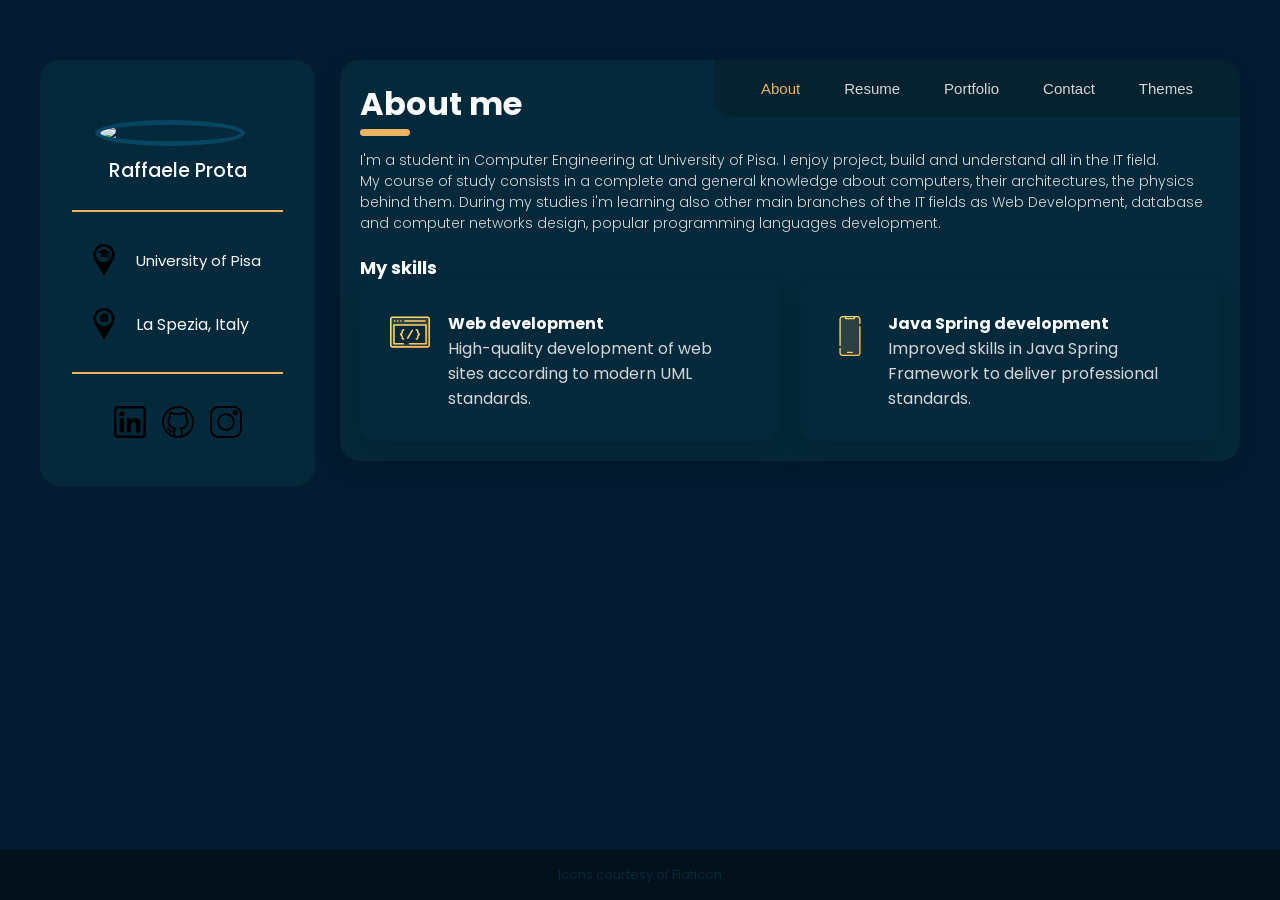
==== index.html @ c520336e "Comment out contact section and badge code" ====
<!DOCTYPE html>
<html lang="en" data-theme="dark">

<head>
  <meta charset="UTF-8">
  <meta name="viewport" content="width=device-width, initial-scale=1.0">
  <title>Personal Portfolio</title>
  <link rel="shortcut icon" href="./icons/favicon.png" type="image/x-icon">
  <script src="./js/script.js"></script>
  <link rel="stylesheet" href="./css/style.css">
  <link rel="preconnect" href="https://fonts.googleapis.com">
  <link rel="preconnect" href="https://fonts.gstatic.com" crossorigin>
  <link href="https://fonts.googleapis.com/css2?family=Poppins:wght@300;400;500;600&display=swap" rel="stylesheet">
  <link href="https://fonts.googleapis.com/icon?family=Material+Icons" rel="stylesheet">
</head>

<body>
  <div id="obscure"><p>If you are on a mobile device use it in landscape mode.</p></div>
  <main>

    <!-- SIDEBAR -->
    <div class="sidebar">
      <div class="profile-pic">
        <img src="./img/Untitled design.png" width="100%">
      </div>
      <h1 class="name">Raffaele Prota</h1>
      <hr class="h-line">
      <div class="sidebar-info-elem info-elem">
        <div class="sidebar-info-icon">
          <img src="./icons/school.svg">
        </div>
        <div class="sidebar-info-content">
          <a href="https://www.unipi.it/" style="font-size: 15px;">University of Pisa</a>
        </div>
      </div>
      <div class="sidebar-info-elem info-elem">
        <div class="sidebar-info-icon">
          <img src="./icons/Mediamodifier-Design.svg">
        </div>
        <div class="sidebar-info-content">
          La Spezia, Italy
        </div>
      </div>
      <hr class="h-line">
      
      <!-- SOCIAL -->
      <div class="sidebar-info-elem social">
        <a href="https://www.linkedin.com/in/raffaele-prota"><img src="./icons/linkedin.svg" alt="linkedin link"></a>
        <a href="https://github.com/raffa-p"><img src="./icons/github.svg" alt="github link"></a>
        <a href="https://www.instagram.com/raffaele_p2/"><img src="./icons/instagram.svg" alt="instagram link"></a>
      </div>
    </div>




    <div class="content">

      <!-- TOP BAR -->
      <nav class="top-bar">
        <ul class="top-bar-list">
          <li class="top-bar-item">
            <button class="top-bar-link  active" data-nav-link>About</button>
          </li>
          <li class="top-bar-item">
            <button class="top-bar-link" data-nav-link>Resume</button>
          </li>
          <li class="top-bar-item">
            <button class="top-bar-link" data-nav-link>Portfolio</button>
          </li>
          <li class="top-bar-item">
            <button class="top-bar-link" data-nav-link>Contact</button>
          </li>
          <li class="top-bar-item">
            <button class="top-bar-link" data-nav-theme>Themes</button>
          </li>
        </ul>
      </nav>





      <!-- ABOUT -->
      <article class="about  active" data-page="about">
        <header>
          <h2 class="article-title">About me</h2>
        </header>

        <hr class="separator-main">

        <section class="about-content">
          <p>
            I'm a student in Computer Engineering at University of Pisa.
            I enjoy project, build and understand all in the IT field.
          </p>
          <p>
            My course of study consists in a complete and general knowledge about computers, their architectures, the physics behind them.
            During my studies i'm learning also other main branches of the IT fields as Web Development, database and computer networks design, popular programming languages development.
          </p>
        </section>

        <section class="skills">

          <h3>My skills</h3>

          <ul class="skills-list">
            <li class="skills-item">
              <div class="skills-icon-box">
                <img src="./img/icon-dev.svg" alt="Web development icon" width="40">
              </div>
              <div class="skills-content-box">
                <h4 class="skills-item-title">Web development</h4>
                <p class="skills-item-text">
                  High-quality development of web sites according to modern UML standards.
                </p>
              </div>
            </li>

            <li class="skills-item">
              <div class="skills-icon-box">
                <img src="./img/icon-app.svg" alt="mobile app icon" width="40">
              </div>
              <div class="skills-content-box">
                <h4 class="skills-item-title">Java Spring development</h4>
                <p class="skills-item-text">
                  Improved skills in Java Spring Framework to deliver professional standards.
                </p>
              </div>
            </li>
          </ul>

        </section>
      </article>



      <!-- RESUME -->
      <article class="resume" data-page="resume">
        <header>
          <h2 class="article-title">Resume</h2>
        </header>

        <hr class="separator-main">

        <section class="timeline">

          <h3>Education</h3>

          <ol class="timeline-list">
            <li class="timeline-item">
              <h4 class="timeline-item-title">Computer Engineering School, University of Pisa</h4>
              <span>2021 — on going</span>
              <p class="timeline-text">
                Bachelor degree in Computer Engineering in progress.
              </p>
            </li>
            
            <li class="timeline-item">
              <h4 class="timeline-item-title">Istituto di Istruzione Superiore "G. Capellini - N. Sauro" La Spezia</h4>
              <span>2016 — 2021</span>
              <p class="timeline-text">
                High school leaving qualification in scientific studies. Top grade.
              </p>
            </li>
          </ol>
        </section>

      </article>





      <!-- PORTFOLIO -->
      <article class="portfolio" data-page="portfolio">

        <header>
          <h2 class="article-title">Portfolio</h2>
        </header>

        <hr class="separator-main">

        <section class="projects">

          <ul class="project-list">

            <li class="project-item  active" data-filter-item data-category="swift development">
              <a href="https://github.com/raffa-p/Cinemax.git">
                <figure class="project-img">
                  <img src="./img/CINEMAX_icon.png" alt="orizon" loading="lazy">
                </figure>
              </a>
              <a href="https://github.com/raffa-p/Cinemax.git">
                <h3 class="project-title">CINEMAX</h3>
                <p class="project-category">Swift development</p>
              </a>
            </li>
            
            <li class="project-item  active" data-filter-item data-category="java development">
              <a href="https://github.com/raffa-p/MoneyMind.git">
                <figure class="project-img">
                  <img src="./img/moneymind.png" alt="orizon" loading="lazy">
                </figure>
              </a>
              <a href="https://github.com/raffa-p/MoneyMind.git">
                <h3 class="project-title">MoneyMind</h3>
                <p class="project-category">Java development</p>
              </a>
            </li>

            
            <li class="project-item  active" data-filter-item data-category="web development">
              <a href="https://github.com/raffa-p/gymplus.git">
                <figure class="project-img">
                  <img src="./img/gymplus.jpeg" alt="orizon" loading="lazy">
                </figure>
              </a>
              <a href="https://github.com/raffa-p/gymplus.git">
                <h3 class="project-title">Gymplus</h3>
                <p class="project-category">Web development</p>
              </a>
            </li>

            <li class="project-item  active" data-filter-item data-category="web development">
              <a href="https://github.com/raffa-p/Laureandosi2.git">
                <figure class="project-img">
                  <img src="./img/Laureandosi.jpeg" alt="Laureandosi2" loading="lazy">
                </figure>
              </a>
              <a href="https://github.com/raffa-p/Laureandosi2.git">
                <h3 class="project-title">Laureandosi2</h3>
                <p class="project-category">Web development</p>
              </a>
            </li>

            <li class="project-item  active" data-filter-item data-category="web design">
              <a href="https://github.com/raffa-p/SmartBuildings.git">
                <figure class="project-img">
                  <img src="./img/SmartBuildings.png" alt="fundo" loading="lazy">
                </figure>
              </a>
              <a href="https://github.com/raffa-p/SmartBuildings.git">
                <h3 class="project-title">SmartBuildings</h3>
                <p class="project-category">Database design</p>
              </a>
            </li>

            <li class="project-item  active" data-filter-item data-category="web design">
              <a href="https://github.com/raffa-p/Innovatec-s.p.a..git">
                <figure class="project-img">
                  <img src="./img/Innovatec.png" alt="fundo" loading="lazy">
                </figure>
              </a>
              <a href="https://github.com/raffa-p/Innovatec-s.p.a..git">
                <h3 class="project-title">Innovatec S.p.a.</h3>
                <p class="project-category">Business research</p>
              </a>
            </li>

          </ul>

        </section>

      </article>


      <!-- CONTACT 
      <article class="contact" data-page="contact">

        <header>
          <h2 class="article-title">Contact</h2>
        </header>

        <hr class="separator-main">

        <section class="form">

          <form action="#" class="form" data-form>
            <div class="input-wrapper">
              <input type="text" name="fullname" class="form-input" placeholder="Full name" required data-form-input>
              <input type="email" name="email" class="form-input" placeholder="Email address" required data-form-input>
            </div>

            <textarea name="message" class="form-input" placeholder="Your Message" required data-form-input></textarea>

            <div id="response-container"><span id="message-response"></span></div>
            <button class="form-btn" id="submit-btn" type="submit" disabled data-form-btn>
              <span>Send Message</span>
            </button>
          </form>

        </section>

      </article>
      -->
    </div>

    <div class="footer">
        <a href="https://www.flaticon.com/free-icons/development" title="development icons">Icons courtesy of Flaticon</a>
        
        <!-- <hr> -->

        <!-- Badge Code
          <div class="col-xs-12 mt20" id="bg"><div style="margin:0px auto;width:133px;background:#443c94;text-align:left;display:flex;border-radius:5px"><span style="padding:7px;display:inline-block;border-right:1px solid #746dba"><a href="http://visitorshitcounter.com" rel="nofollow noopener"  target="_blank" title="https://visitorshitcounter.com/"><img src="https://visitorshitcounter.com/img/s-logo.svg" alt="https://visitorshitcounter.com/" style="width:100%;border:none;float:left"></a></span><span class="text" id="dupli_hit_counter"   style="padding:10px 0 0 0;display:inline-block;color:#ffffff;width:100%;text-align:center;"></span></span><input type="hidden" id="site_val"   value="https://visitorshitcounter.com/counterDisplay?code=6d77a46d0189622571caefb693ac126d&style=0017&pad=5&type=ip&initCount=1"></div></div><script src="https://visitorshitcounter.com/js/badgess.js?v=1742316130"></script>
         Badge Code End Here -->
    </div>
    
  </main>
  

  <script src="https://smtpjs.com/v3/smtp.js"></script>
  
  
</body>
</html>
---- css/style.css ----
:root {
  --transition-1: 0.25s ease;
  --transition-2: 0.5s ease-in-out;

  --shadow-1: -4px 8px 24px hsla(0, 0%, 0%, 0.125);
  --shadow-2: 0 16px 30px hsla(0, 0%, 0%, 0.125);
  --shadow-3: 0 16px 40px hsla(0, 0%, 0%, 0.125);

}



[data-theme="dark"] {
  --color-titles: rgb(250, 250, 250); 
  --color-text: rgb(214, 214, 214); 
  --card-bg: rgb(4, 41, 58);
  --card-bg-low: rgb(7, 31, 42);
  --page-bg: rgb(4, 28, 50);
  --card-border: rgb(236, 179, 101);
  --topbar-active-text: rgb(236, 179, 101);
  --topbar-text: rgb(214, 214, 214);
  --card-border-light: rgba(242, 195, 128, 0.043);
  --card-border-low: rgba(232, 155, 46, 0.164);
  --sidebar-color: rgb(250, 250, 250);
  --sidebar-color-lower: rgba(250, 250, 250, 0.684);
  --top-bar-color-lower: rgba(250, 250, 250, 0.684);
  --topbar-hover-text: rgba(250, 250, 250, 0.684);
  --top-bar-color-transparent: hsla(199, 71%, 10%, 0.75);
  --footer-bg: rgba(0, 0, 0, 0.443);
  --footer-text: rgb(4, 41, 58);
  --separator-main: rgb(236, 179, 101);
  --pic-border: rgb(6, 70, 99);
}

[data-theme="light"] {
  --card-bg: rgb(255, 255, 255);
  --card-bg-low: rgb(245, 245, 245);
  --page-bg: rgb(240, 240, 240);
  --card-border: rgb(200, 200, 200);
  --topbar-active-text: rgb(0, 0, 0);
  --topbar-text: rgb(200, 200, 200);
  --card-border-light: rgba(200, 200, 200, 0.1);
  --card-border-low: rgba(200, 200, 200, 0.3);
  --sidebar-color: rgb(30, 30, 30);
  --sidebar-color-lower: rgba(30, 30, 30, 0.8);
  --top-bar-color-lower: rgba(30, 30, 30, 0.8);
  --topbar-hover-text: rgba(30, 30, 30, 0.561);
  --top-bar-color-transparent: rgba(74, 73, 73, 0.057);
  --footer-bg: rgba(74, 73, 73, 0.057);
  --footer-text: rgb(80, 80, 80);
  --separator-main: rgba(200, 200, 200, 0.813);
  --pic-border: rgba(200, 200, 200, 0.813);
}


*{ margin: 0; padding: 0; box-sizing: border-box; }
body{ font-family: 'Poppins', sans-serif; background-color: var(--page-bg); color: var(--color-text); }
a{ text-decoration: none; }
li{ list-style: none; }
img, a, button, time, span{ display: block; }
h3, h4{ color: var(--color-titles); }
/*.has-scrollbar::-webkit-scrollbar { background-color: var(--page-bg); border-radius: 10px; }
.has-scrollbar { scrollbar-color: var(--page-bg); }*/


  
  
/* COMMON */
.h-line{ margin: 1em; width: 100%; border: 1px solid var(--card-border); }
.content-card{ position: relative; padding: 15px; padding-top: 45px; border-radius: 14px; box-shadow: var(--shadow-2); cursor: pointer; z-index: 1; }
.content-card::before{ content: ""; position: absolute; inset: 1px; border-radius: inherit; z-index: -1; }
button{ background: none; border: none; text-align: left; cursor: pointer; }
input, textarea{ display: block; width: 100%; background: none; font: inherit; } 
.footer{ bottom: 0; background: var(--footer-bg); font-size: 13px; height: 50px; width: 100%; padding: 10px; display: flex; align-items: center; justify-content: center; color: var(--footer-text)!important; } 
.footer a{ color: var(--footer-text); }
.footer a:visited{ color: var(--footer-text); }
.footer hr{ width: 1px; margin: 2em; border: 1px solid var(--card-border); height: 100%; }

  
/* SIDEBAR */  
.sidebar{ position: sticky; margin-top: 0; height: 90vh; overflow: hidden; transition: var(--transition-2); background-color: var(--card-bg); border: var(--card-border); display: flex; flex-direction: column; align-items: center; justify-content: center; padding: 2em 1em 0.5em 1em; border-radius: 20px; z-index: 1; }
.profile-pic{ border-radius: 50%; border: 5px solid var(--pic-border); }
.profile-pic img{ border-radius: 50%; }
.sidebar h1{ padding: 0.5em 0; color: var(--sidebar-color); font-size:larger; font-weight: 500; }
.sidebar-info-icon img{ width: 2em; }
.sidebar-info-elem{ position: relative; display: flex; justify-content: flex-start; align-items: center; padding: 1em; margin-top: 1em; flex-direction: row; gap: 1em; color: var(--sidebar-color-lower); width: 100%; }
.sidebar-info-content{ white-space: nowrap; overflow: hidden; text-overflow: ellipsis; color: var(--sidebar-color); }
.social img{ width: 1.5em; }
.social{ justify-content: center; }
.sidebar-info-content a{ color: var(--sidebar-color); }
.sidebar-info-content a:visited{ color: var(--sidebar-color); }
.sidebar h1{ padding: 0.5em 0; color: var(--sidebar-color); font-size:larger; font-weight: 500; }
.sidebar-info-icon img{ width: 2em; }
.sidebar-info{ position: relative; display: flex; justify-content: flex-start; align-items: center; gap: 15px; }
.sidebar.active .sidebar-info_more{ opacity: 1; visibility: visible; }
  
  
/* CONTENT */
.content{ position: relative; width: 80%; margin: auto; }
.separator-main{ position: absolute; width: 50px; height: 7px; background-color: var(--separator-main); border-radius: 3px; margin-top: -1.5em; border: 1px solid var(--separator-main); }


/* TOP BAR */
.top-bar{ position: absolute; background: hsla(240, 1%, 17%, 0.75); border:  var(--card-border); border-radius: 0 12px 0 12px; z-index: 5; height: fit-content; background-color: var(--card-bg-low); }
.top-bar-list { display: flex; flex-wrap: wrap; justify-content: center; align-items: center; padding: 0 10px; }
.top-bar-link { color: var(--topbar-text); padding: 20px 7px; transition: color var(--transition-1); }
.top-bar-link:hover, .top-bar-link:focus { color: var(--topbar-hover-text); }
.top-bar-link.active { color: var(--topbar-active-text); }


/* ARTICLE */
article{ background-color: var(--card-bg); border: var(--card-border); border-radius: 20px; padding: 20px; box-shadow: var(--shadow-1); z-index: 1; display: none; }
article.active{ display: block; animation: fade 0.5s ease backwards; }
@keyframes fade{
    0% { opacity: 0; }
    100% { opacity: 1; }
}
.article-title { position: relative; padding-bottom: 7px; color: var(--color-titles); }
.article-title { margin-bottom: 15px; }







/* ABOUT */
.skills-list{ display: grid; grid-template-columns: 1fr; gap: 20px; }
.skills-item{ position: relative; padding: 20px; border-radius: 14px; box-shadow: var(--shadow-2); z-index: 1; }
.skills-item::before{ content: ""; position: absolute; inset: 1px; background: var(--bg-gradient-jet); border-radius: inherit; z-index: -1; }
.skills-icon-box{ margin-bottom: 10px; }
.skills-icon-box img{ margin: auto; }
.skills-content-box{ text-align: center; }


/* RESUME */
.timeline{ margin-bottom: 30px; }
.timeline-list{ margin-left: 45px; margin-top: 2em; }
.timeline-item{ position: relative; }
.timeline-item:not(:last-child){ margin-bottom: 20px; }
.timeline-item-title{ line-height: 1.3; margin-bottom: 7px; }
.timeline-list span{ color: var(--card-border); font-weight: 400; line-height: 1.6; }
.timeline-text{ font-weight: 300; line-height: 1.6; }


/* PORTFOLIO */
.project-list{ display: grid; grid-template-columns: 1fr; gap: 30px; margin-bottom: 10px; }
.project-item{ animation: scaleUp 0.25s ease forwards; }
@keyframes scaleUp {
  0% { transform: scale(0.5); }
  100% { transform: scale(1); }
}
.project-img{ position: relative; width: 100%; height: 200px; border-radius: 16px; overflow: hidden; margin-bottom: 15px; }
.project-img::before{ content: ""; position: absolute; top: 0; left: 0; width: 100%; height: 100%; background: transparent; z-index: 1; transition: var(--transition-1); }
.project-item > a:hover .project-img::before { background: hsla(0, 0%, 0%, 0.5); }
.project-img img{ width: 100%; height: 100%; object-fit: cover; transition: var(--transition-1); }
.project-item > a:hover img { transform: scale(1.1); }
.project-title, .project-category { margin-left: 10px; }
.project-title{ font-weight: 400; text-transform: capitalize; line-height: 1.3; }
.project-category{ font-weight: 300; }
.project-item a:visited{ color: var(--color-text); }
.project-item a{ color: var(--color-text); }


/* CONTACT */
.form{ margin-bottom: 10px; margin-top: 3em; }
.form-title{ margin-bottom: 20px; }
.input-wrapper{ display: grid; grid-template-columns: 1fr; gap: 25px; margin-bottom: 25px; }
.form-input{ color: var(--color-titles); font-weight: 400; padding: 13px 20px; border: 1px solid var(--card-border-light); border-radius: 14px; outline: none; }
.form-input::placeholder{ font-weight: 500; }
.form-input:focus{ border-color: var(--card-border); }
textarea.form-input{ min-height: 100px; height: 120px; max-height: 200px; resize: vertical; margin-bottom: 25px; }
textarea.form-input::-webkit-resizer{ display: none; }
.form-btn{ position: relative; width: 100%; background: var(--card-border); color: var(--color-text); display: flex; justify-content: center; align-items: center; gap: 10px; padding: 13px 20px; border-radius: 14px; text-transform: capitalize; box-shadow: var(--shadow-3); z-index: 1; transition: var(--transition-1); }
.form-btn::before{ content: ""; position: absolute; inset: 1px; border-radius: inherit; z-index: -1; transition: var(--transition-1); }
.form-btn:active:hover{ background: var(--card-border-low); }
.form-btn:active{ background: var(--card-border); }
.form-btn:disabled{ cursor: not-allowed; background: var(--card-border-low); }
#response-container{ display: none; }
#response-container.active{ display: block; position: fixed; bottom: 25px; left: 25px; background: rgba(0, 0, 0, 0.439); padding: 1em; width: 250px; z-index: 10; }
#message-response{ display: flex; flex-direction: row; justify-content: space-between; }
#close-btn-response{ color: var(--color-text); }




























/*****************************************************************/
/* RESPONSIVE LAYOUT */
/*****************************************************************/

@media (min-width: 450px) {

  /* MAIN */
  main{ width: auto; display: flex; flex-direction: column; margin: auto; margin: 15px 12px; margin-bottom: 75px; }
  article{ width: 100%; }
  .article-title{ font-size: 24px; }
  .content{ width: 100%; }
  .separator-main{ margin-top: -1.3em; height: 4px; }

  /* SIDEBAR */
  .sidebar{ width: 100%; display: flex; flex-direction: column; justify-content: center; max-height: fit-content; margin: auto; margin-bottom: 30px; }
  .sidebar-info-elem{ padding: 0 1em; }
  .social{ padding-bottom: 1em; }
  .profile-pic{ width: 30%; }

  /* TOP BAR */
  .top-bar{ position: fixed; bottom: 0; left: 0; width: 100%; border-radius: 20px 20px 0 0; background: var(--top-bar-color-transparent); backdrop-filter: blur(10px); }
  .top-bar-link{ font-size: 13px;}

  /* ABOUT */
  .about-content{font-weight: 300; font-size: 14px;}
  .about h3{ font-size: 18px; }
  .skills{ margin-top: 20px; }

  /* PORTFOLIO */
  .project-img{ height: auto; }
    
}

@media (min-width: 580px) {
    
  /* MAIN */
  article{ width: auto; }
  main{ margin-top: 60px; margin-bottom: 100px; display: flex; flex-direction: column; align-items: center; }
    

  /* SIDEBAR */
  .sidebar{ width: 100%; display: flex; flex-direction: row; padding: 2em; margin-bottom: 30px;}
  .h-line{ width: 0; height: 100%; }
  .sidebar-info-elem{ margin: 0; }
  .social{ width: fit-content; justify-content: center; right: 0; flex-direction: column; }
  .social img{ width: 1.5em; }
  .profile-pic{ margin-right: 1em; min-width: 100px; }
  #temp-div .info-elem{ padding: 1em 0; }


  /* TOP BAR */
  .top-bar{ position: fixed; bottom: 0; left: 0; width: 100%; border-radius: 20px 20px 0 0; background: var(--top-bar-color-transparent); backdrop-filter: blur(10px); }


  /* ABOUT */
  .skills-item{ display: flex; justify-content: flex-start; align-items: flex-start; gap: 18px; padding: 30px; }
  .skills-icon-box{ margin-bottom: 0; margin-top: 5px; }
  .skills-content-box{ text-align: left; }


  /* RESUME */
  .timeline{ margin-bottom: 20px; }


  /* CONTACT */
  .input-wrapper{ gap: 30px; margin-bottom: 30px; }
  .form-input{ padding: 15px 20px; }
  textarea.form-input{ margin-bottom: 30px; margin-top: -50px; }
  .form-btn{ padding: 16px 20px; }
}


@media (min-width: 768px) {
    
  /* MAIN */
  article{ width: auto; }
  main{ display: flex; flex-direction: column; align-items: center; }
  .footer{ position: static; }
    

  /* SIDEBAR */
  .sidebar{ width: 100%; display: flex; flex-direction: row; padding: 2em;}
  .h-line{ width:0; height: 100%; }
  .sidebar-info-elem{ margin: 0; }
  .social{ width: fit-content; justify-content: center; right: 0; flex-direction: column; }
  .social img{ width: 1.5em; }
  .profile-pic{ margin-right: 1em; }


  /* TOP BAR */
  .top-bar{ position: fixed; bottom: 0; left: 0; width: 100%; border-radius: 20px 20px 0 0; background: var(--top-bar-color-transparent); backdrop-filter: blur(10px); }
  .top-bar-link{ font-size: 15px; }


  /* PORTFOLIO */
  .project-list{ grid-template-columns: 1fr 1fr; }


  /* CONTACT */
  .input-wrapper{ grid-template-columns: 1fr 1fr; }
  .form-btn{ width: max-content; margin-left: auto; }
}



@media (min-width: 1024px) {

  /* MAIN */
  main{ margin-bottom: 60px; display: flex; flex-direction: column; align-items: center; }
  .content{ position: relative; width: 950px; margin: auto; }
  article{ width: auto; }
  .footer{ position: absolute; }


  /* SIDEBAR */
  .sidebar{ width: 950px; display: flex; flex-direction: row; padding: 2em; max-height: 180px;}
  .h-line{ width:0; height: 100%; }
  .sidebar-info-elem{ margin: 0; }
  .social{ width: fit-content; justify-content: center; right: 0; flex-direction: column; }
  .social img{ width: 1.5em; }
  .profile-pic{ margin-right: 1em; }
  

  /* TOP BAR */
  .top-bar { position: absolute; bottom: auto; top: 0; left: auto; right: 0; border-radius: 0 20px; padding: 0 20px; box-shadow: none; width: fit-content; }
  .top-bar-list { gap: 30px; padding: 0 20px; }
  .top-bar-link { font-weight: 500; }


  /* ABOUT */
  .skills-list{ grid-template-columns: 1fr 1fr; }


  /* PORTFOLIO */
  .project-list{ grid-template-columns: repeat(3, 1fr); }
}


@media (min-width: 1250px) {

  /* MAIN */
  article{ width: auto; }
  main{ max-width: 1200px; margin-inline: auto; display: flex; flex-direction: row; justify-content: center; align-items: stretch; gap: 25px; }
  .content{ min-width: 75%; width: 75%; margin: 0; }
  .article-title{ font-size: 32px; }
  .separator-main{ height: 7px;}
  
  
  /* SIDEBAR */
  .sidebar{ position: sticky; top: 60px; max-height: max-content; height: 100%; margin-bottom: 0; padding-top: 60px; width: 100%; z-index: 1; flex-direction: column; margin-top: 0; } 
  .sidebar-info { flex-direction: column; }
  .profile-pic{ width: 150px;}
  .h-line{ width: 100%; }
  .social{ position: relative; justify-content: center; margin-top: 1em; flex-direction: row; }
  .social img{ width: 2em; }
  .info-elem{ padding: 1em; }
  

  /* TOP BAR*/
  .top-bar{ width: fit-content; }
  .top-bar-link{ font-weight: 500; }
}

#obscure{ display: none; position: absolute; top: 0; left: 0; width: 100vw; height: 100vh; background: var(--page-bg); color: var(--color-text); justify-content: center; align-items: center; z-index: 15; font-size: 20px; font-weight: 700; }
#obscure p{ text-align: center; }
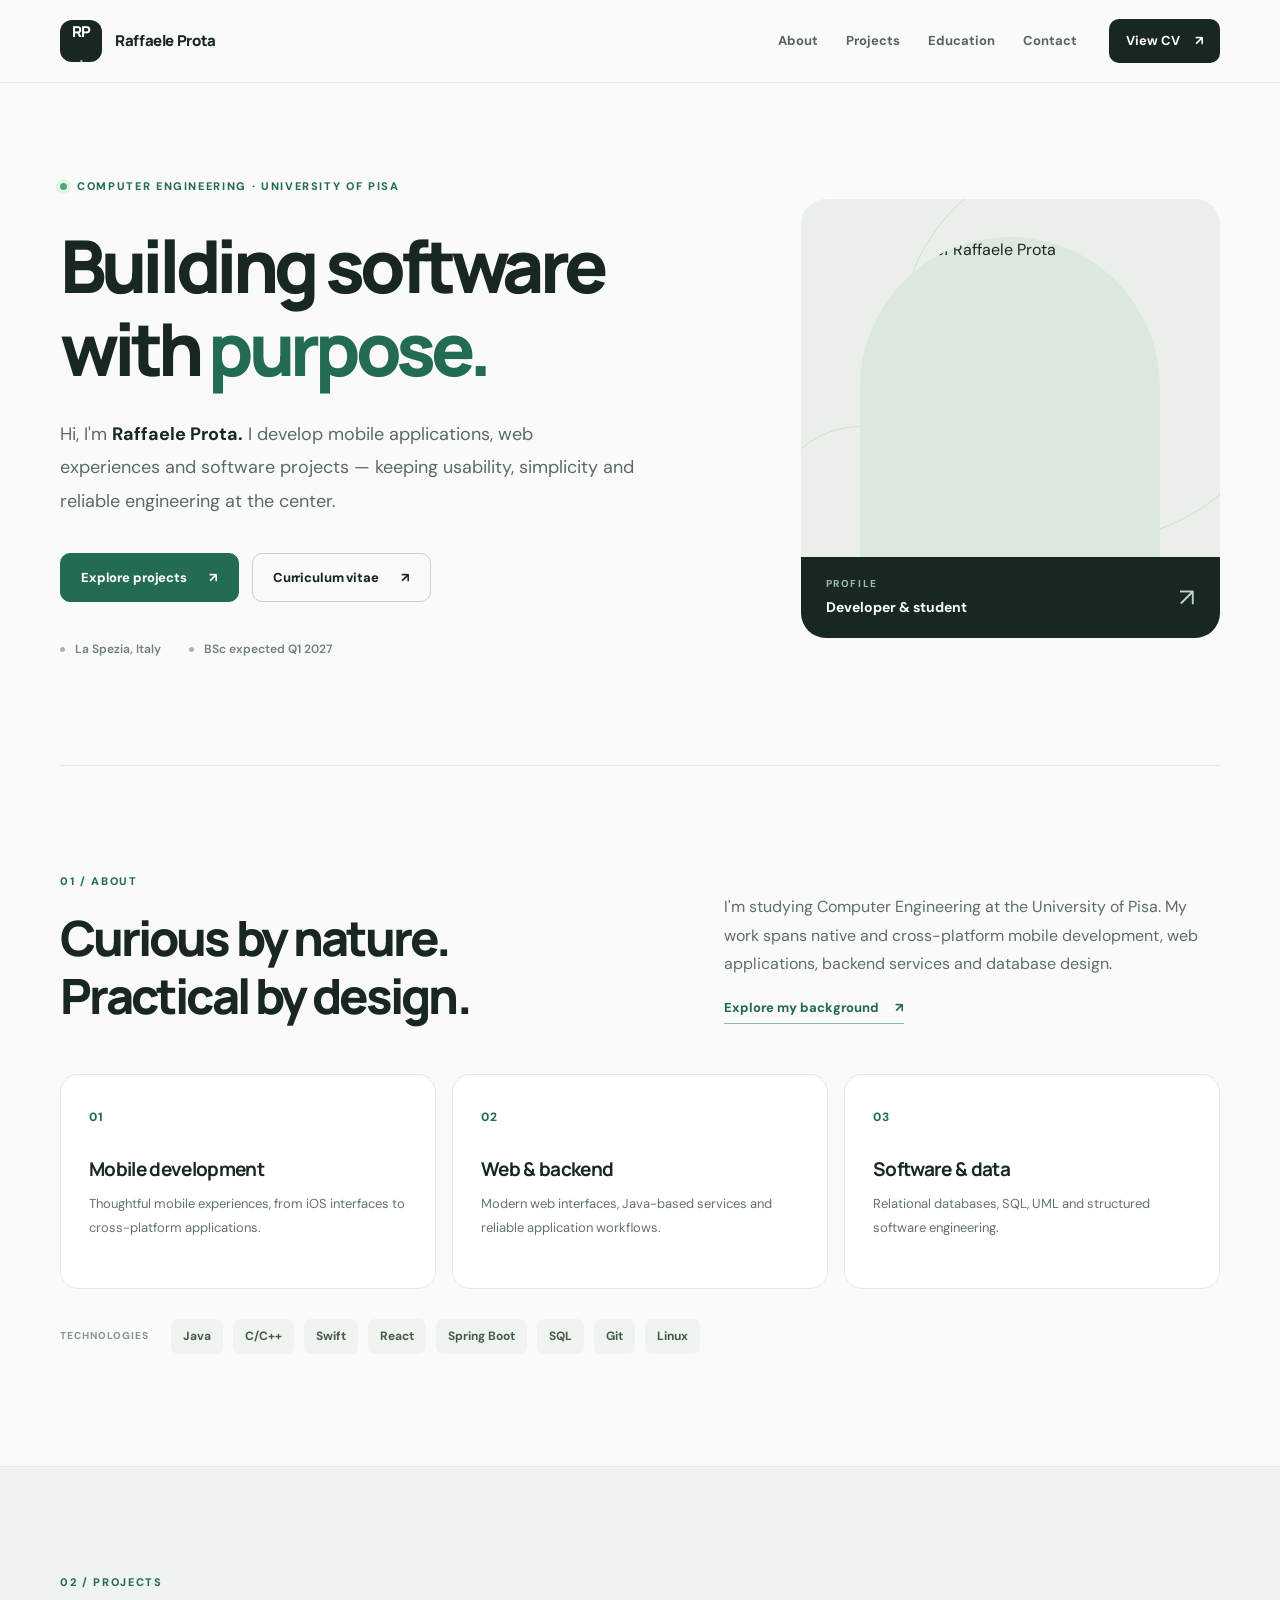
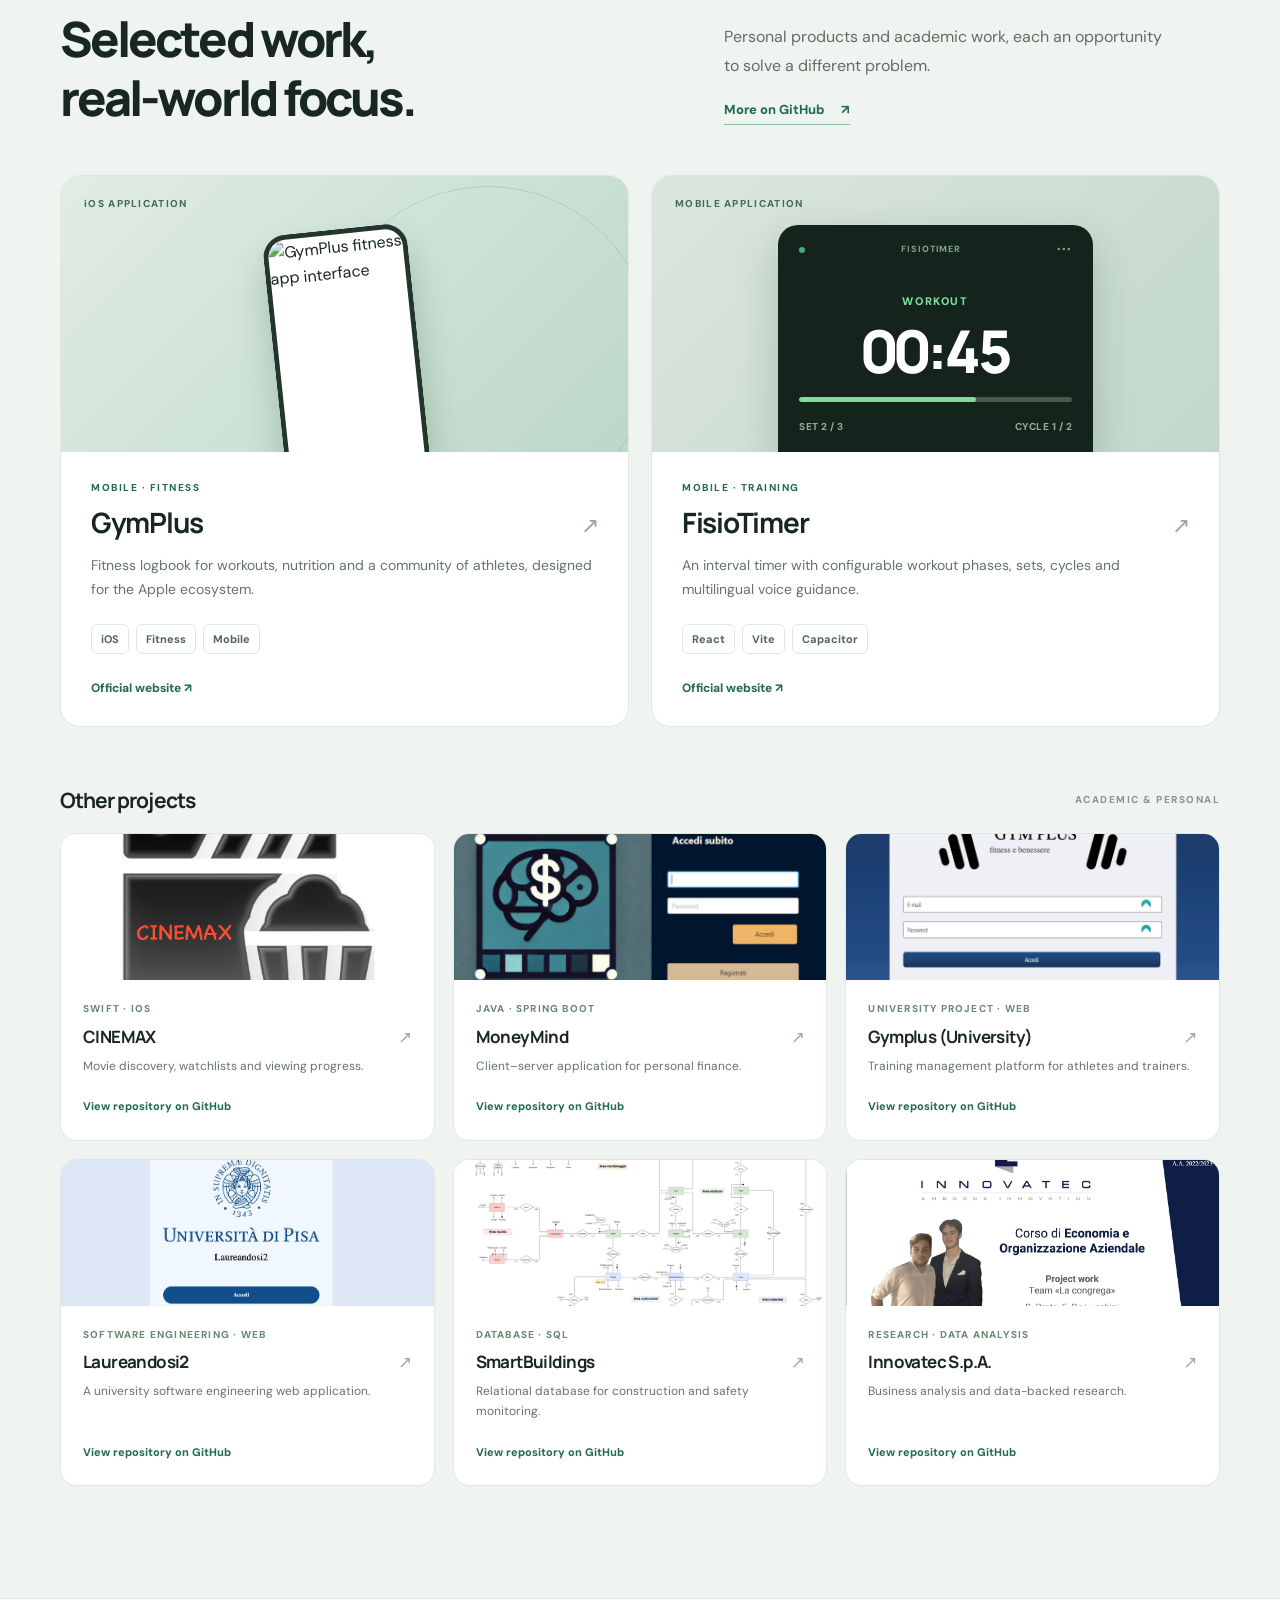
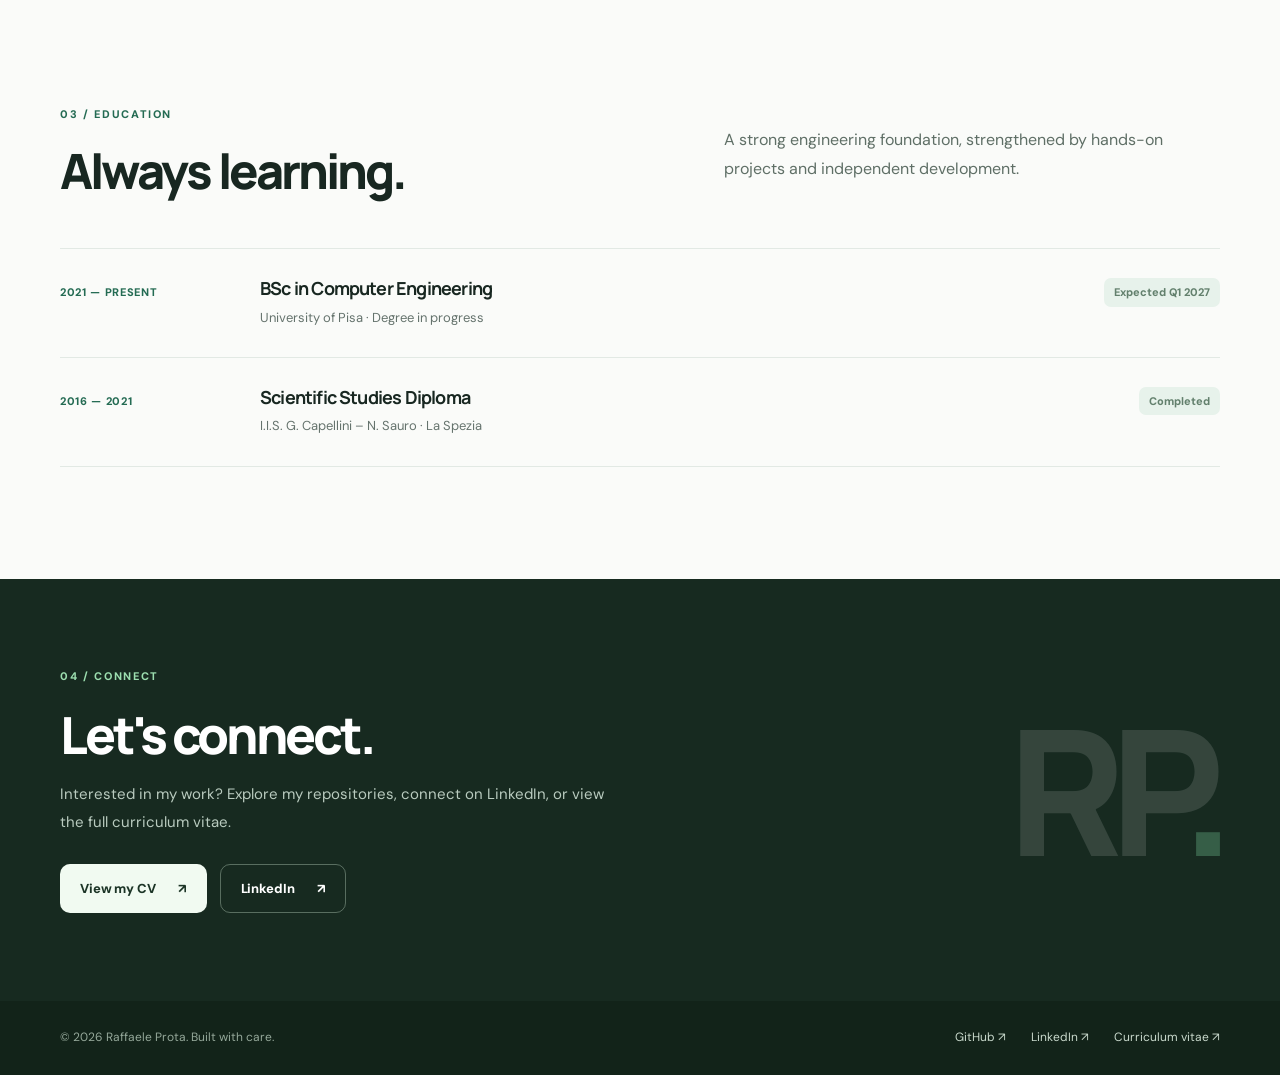
==== commit d13460c0: "Redesign personal portfolio with clean responsive layout and prominent CV links" ====
--- a/index.html
+++ b/index.html
@@ -1,316 +1,223 @@
-<!DOCTYPE html>
-<html lang="en" data-theme="dark">
-
+<!doctype html>
+<html lang="en">
 <head>
-  <meta charset="UTF-8">
-  <meta name="viewport" content="width=device-width, initial-scale=1.0">
-  <title>Personal Portfolio</title>
-  <link rel="shortcut icon" href="./icons/favicon.png" type="image/x-icon">
-  <script src="./js/script.js"></script>
-  <link rel="stylesheet" href="./css/style.css">
+  <meta charset="utf-8">
+  <meta name="viewport" content="width=device-width, initial-scale=1">
+  <meta name="theme-color" content="#f8faf8">
+  <meta name="description" content="Raffaele Prota — Computer Engineering student at the University of Pisa, developing mobile apps, web applications and software projects.">
+  <meta property="og:type" content="website">
+  <meta property="og:title" content="Raffaele Prota | Software Developer">
+  <meta property="og:description" content="Mobile applications, web projects and thoughtful software. Explore selected work and curriculum vitae.">
+  <meta property="og:url" content="https://raffa-p.github.io/">
+  <link rel="canonical" href="https://raffa-p.github.io/">
+  <link rel="icon" href="./cv/favicon.ico" type="image/x-icon">
   <link rel="preconnect" href="https://fonts.googleapis.com">
   <link rel="preconnect" href="https://fonts.gstatic.com" crossorigin>
-  <link href="https://fonts.googleapis.com/css2?family=Poppins:wght@300;400;500;600&display=swap" rel="stylesheet">
-  <link href="https://fonts.googleapis.com/icon?family=Material+Icons" rel="stylesheet">
+  <link href="https://fonts.googleapis.com/css2?family=DM+Sans:wght@400;500;600;700&family=Manrope:wght@400;500;600;700;800&display=swap" rel="stylesheet">
+  <link rel="stylesheet" href="./css/style.css">
+  <title>Raffaele Prota — Software Developer</title>
 </head>
-
 <body>
-  <div id="obscure"><p>If you are on a mobile device use it in landscape mode.</p></div>
-  <main>
-
-    <!-- SIDEBAR -->
-    <div class="sidebar">
-      <div class="profile-pic">
-        <img src="./img/Untitled design.png" width="100%">
-      </div>
-      <h1 class="name">Raffaele Prota</h1>
-      <hr class="h-line">
-      <div class="sidebar-info-elem info-elem">
-        <div class="sidebar-info-icon">
-          <img src="./icons/school.svg">
-        </div>
-        <div class="sidebar-info-content">
-          <a href="https://www.unipi.it/" style="font-size: 15px;">University of Pisa</a>
-        </div>
-      </div>
-      <div class="sidebar-info-elem info-elem">
-        <div class="sidebar-info-icon">
-          <img src="./icons/Mediamodifier-Design.svg">
-        </div>
-        <div class="sidebar-info-content">
-          La Spezia, Italy
-        </div>
-      </div>
-      <hr class="h-line">
-      
-      <!-- SOCIAL -->
-      <div class="sidebar-info-elem social">
-        <a href="https://www.linkedin.com/in/raffaele-prota"><img src="./icons/linkedin.svg" alt="linkedin link"></a>
-        <a href="https://github.com/raffa-p"><img src="./icons/github.svg" alt="github link"></a>
-        <a href="https://www.instagram.com/raffaele_p2/"><img src="./icons/instagram.svg" alt="instagram link"></a>
-      </div>
+  <a class="skip-link" href="#main">Skip to content</a>
+
+  <header class="site-header">
+    <div class="shell header-inner">
+      <a class="brand" href="#top" aria-label="Raffaele Prota — back to top">
+        <span class="brand-mark" aria-hidden="true">RP<span>.</span></span>
+        <span>Raffaele Prota</span>
+      </a>
+      <nav class="main-nav" aria-label="Main navigation">
+        <a href="#about">About</a>
+        <a href="#work">Projects</a>
+        <a href="#education">Education</a>
+        <a href="#contact">Contact</a>
+      </nav>
+      <a class="header-cv" href="./cv/">View CV <span aria-hidden="true">↗</span></a>
     </div>
-
-
-
-
-    <div class="content">
-
-      <!-- TOP BAR -->
-      <nav class="top-bar">
-        <ul class="top-bar-list">
-          <li class="top-bar-item">
-            <button class="top-bar-link  active" data-nav-link>About</button>
-          </li>
-          <li class="top-bar-item">
-            <button class="top-bar-link" data-nav-link>Resume</button>
-          </li>
-          <li class="top-bar-item">
-            <button class="top-bar-link" data-nav-link>Portfolio</button>
-          </li>
-          <li class="top-bar-item">
-            <button class="top-bar-link" data-nav-link>Contact</button>
-          </li>
-          <li class="top-bar-item">
-            <button class="top-bar-link" data-nav-theme>Themes</button>
-          </li>
-        </ul>
-      </nav>
-
-
-
-
-
-      <!-- ABOUT -->
-      <article class="about  active" data-page="about">
-        <header>
-          <h2 class="article-title">About me</h2>
-        </header>
-
-        <hr class="separator-main">
-
-        <section class="about-content">
-          <p>
-            I'm a student in Computer Engineering at University of Pisa.
-            I enjoy project, build and understand all in the IT field.
-          </p>
-          <p>
-            My course of study consists in a complete and general knowledge about computers, their architectures, the physics behind them.
-            During my studies i'm learning also other main branches of the IT fields as Web Development, database and computer networks design, popular programming languages development.
-          </p>
-        </section>
-
-        <section class="skills">
-
-          <h3>My skills</h3>
-
-          <ul class="skills-list">
-            <li class="skills-item">
-              <div class="skills-icon-box">
-                <img src="./img/icon-dev.svg" alt="Web development icon" width="40">
+  </header>
+
+  <main id="main">
+    <section id="top" class="hero shell" aria-labelledby="hero-title">
+      <div class="hero-copy">
+        <p class="eyebrow"><span class="status-dot" aria-hidden="true"></span> COMPUTER ENGINEERING · UNIVERSITY OF PISA</p>
+        <h1 id="hero-title">Building software<br>with <em>purpose.</em></h1>
+        <p class="hero-description">Hi, I'm <strong>Raffaele Prota.</strong> I develop mobile applications, web experiences and software projects — keeping usability, simplicity and reliable engineering at the center.</p>
+        <div class="hero-actions">
+          <a href="#work" class="button button-primary">Explore projects <span aria-hidden="true">↗</span></a>
+          <a href="./cv/" class="button button-outline">Curriculum vitae <span aria-hidden="true">↗</span></a>
+        </div>
+        <div class="hero-details">
+          <span><span class="mini-dot" aria-hidden="true"></span> La Spezia, Italy</span>
+          <span><span class="mini-dot" aria-hidden="true"></span> BSc expected Q1 2027</span>
+        </div>
+      </div>
+      <div class="hero-visual">
+        <div class="portrait-frame">
+          <img src="./img/Untitled%20design.png" alt="Portrait of Raffaele Prota" width="420" height="420" fetchpriority="high">
+        </div>
+        <div class="portrait-caption">
+          <div><span>PROFILE</span><strong>Developer &amp; student</strong></div>
+          <span class="portrait-arrow" aria-hidden="true">↗</span>
+        </div>
+      </div>
+    </section>
+
+    <section id="about" class="section shell" aria-labelledby="about-title">
+      <div class="section-head">
+        <div>
+          <p class="kicker">01 / ABOUT</p>
+          <h2 id="about-title">Curious by nature.<br>Practical by design.</h2>
+        </div>
+        <div class="section-lead">
+          <p>I'm studying Computer Engineering at the University of Pisa. My work spans native and cross-platform mobile development, web applications, backend services and database design.</p>
+          <a class="inline-link" href="./cv/">Explore my background <span aria-hidden="true">↗</span></a>
+        </div>
+      </div>
+      <div class="expertise-grid">
+        <article class="expertise-card">
+          <span class="card-index">01</span>
+          <h3>Mobile development</h3>
+          <p>Thoughtful mobile experiences, from iOS interfaces to cross-platform applications.</p>
+        </article>
+        <article class="expertise-card">
+          <span class="card-index">02</span>
+          <h3>Web &amp; backend</h3>
+          <p>Modern web interfaces, Java-based services and reliable application workflows.</p>
+        </article>
+        <article class="expertise-card">
+          <span class="card-index">03</span>
+          <h3>Software &amp; data</h3>
+          <p>Relational databases, SQL, UML and structured software engineering.</p>
+        </article>
+      </div>
+      <div class="technology-line" aria-label="Technologies">
+        <span class="technology-label">TECHNOLOGIES</span>
+        <span>Java</span><span>C/C++</span><span>Swift</span><span>React</span><span>Spring Boot</span><span>SQL</span><span>Git</span><span>Linux</span>
+      </div>
+    </section>
+
+    <section id="work" class="section work-section" aria-labelledby="work-title">
+      <div class="shell">
+        <div class="section-head">
+          <div>
+            <p class="kicker">02 / PROJECTS</p>
+            <h2 id="work-title">Selected work,<br>real-world focus.</h2>
+          </div>
+          <div class="section-lead">
+            <p>Personal products and academic work, each an opportunity to solve a different problem.</p>
+            <a class="inline-link" href="https://github.com/raffa-p" target="_blank" rel="noopener noreferrer">More on GitHub <span aria-hidden="true">↗</span></a>
+          </div>
+        </div>
+
+        <div class="featured-grid">
+          <a class="featured-card" href="https://protadev.com/gym_plus/app_landing.html" target="_blank" rel="noopener noreferrer" aria-label="GymPlus official website (external link)">
+            <div class="featured-image gym-art">
+              <span class="image-kicker">iOS APPLICATION</span>
+              <div class="app-image-window"><img src="https://protadev.com/gym_plus/images/body_score.jpeg" alt="GymPlus fitness app interface" width="230" height="350" loading="lazy"></div>
+              <span class="art-circle" aria-hidden="true"></span>
+            </div>
+            <div class="featured-info">
+              <p class="project-label">MOBILE · FITNESS</p>
+              <h3>GymPlus <span aria-hidden="true">↗</span></h3>
+              <p>Fitness logbook for workouts, nutrition and a community of athletes, designed for the Apple ecosystem.</p>
+              <div class="tag-row"><span>iOS</span><span>Fitness</span><span>Mobile</span></div>
+              <span class="project-visit">Official website <span aria-hidden="true">↗</span></span>
+            </div>
+          </a>
+          <a class="featured-card" href="https://fisiotimer.protadev.com/" target="_blank" rel="noopener noreferrer" aria-label="FisioTimer official website (external link)">
+            <div class="featured-image fisio-art">
+              <span class="image-kicker">MOBILE APPLICATION</span>
+              <div class="timer-ui" aria-hidden="true">
+                <div class="timer-header"><span class="green-dot"></span><span>FISIOTIMER</span><span>•••</span></div>
+                <span class="timer-phase">WORKOUT</span>
+                <span class="timer-time">00:45</span>
+                <div class="timer-progress"><span></span></div>
+                <div class="timer-count"><span>SET 2 / 3</span><span>CYCLE 1 / 2</span></div>
               </div>
-              <div class="skills-content-box">
-                <h4 class="skills-item-title">Web development</h4>
-                <p class="skills-item-text">
-                  High-quality development of web sites according to modern UML standards.
-                </p>
-              </div>
-            </li>
-
-            <li class="skills-item">
-              <div class="skills-icon-box">
-                <img src="./img/icon-app.svg" alt="mobile app icon" width="40">
-              </div>
-              <div class="skills-content-box">
-                <h4 class="skills-item-title">Java Spring development</h4>
-                <p class="skills-item-text">
-                  Improved skills in Java Spring Framework to deliver professional standards.
-                </p>
-              </div>
-            </li>
-          </ul>
-
-        </section>
-      </article>
-
-
-
-      <!-- RESUME -->
-      <article class="resume" data-page="resume">
-        <header>
-          <h2 class="article-title">Resume</h2>
-        </header>
-
-        <hr class="separator-main">
-
-        <section class="timeline">
-
-          <h3>Education</h3>
-
-          <ol class="timeline-list">
-            <li class="timeline-item">
-              <h4 class="timeline-item-title">Computer Engineering School, University of Pisa</h4>
-              <span>2021 — on going</span>
-              <p class="timeline-text">
-                Bachelor degree in Computer Engineering in progress.
-              </p>
-            </li>
-            
-            <li class="timeline-item">
-              <h4 class="timeline-item-title">Istituto di Istruzione Superiore "G. Capellini - N. Sauro" La Spezia</h4>
-              <span>2016 — 2021</span>
-              <p class="timeline-text">
-                High school leaving qualification in scientific studies. Top grade.
-              </p>
-            </li>
-          </ol>
-        </section>
-
-      </article>
-
-
-
-
-
-      <!-- PORTFOLIO -->
-      <article class="portfolio" data-page="portfolio">
-
-        <header>
-          <h2 class="article-title">Portfolio</h2>
-        </header>
-
-        <hr class="separator-main">
-
-        <section class="projects">
-
-          <ul class="project-list">
-
-            <li class="project-item  active" data-filter-item data-category="swift development">
-              <a href="https://github.com/raffa-p/Cinemax.git">
-                <figure class="project-img">
-                  <img src="./img/CINEMAX_icon.png" alt="orizon" loading="lazy">
-                </figure>
-              </a>
-              <a href="https://github.com/raffa-p/Cinemax.git">
-                <h3 class="project-title">CINEMAX</h3>
-                <p class="project-category">Swift development</p>
-              </a>
-            </li>
-            
-            <li class="project-item  active" data-filter-item data-category="java development">
-              <a href="https://github.com/raffa-p/MoneyMind.git">
-                <figure class="project-img">
-                  <img src="./img/moneymind.png" alt="orizon" loading="lazy">
-                </figure>
-              </a>
-              <a href="https://github.com/raffa-p/MoneyMind.git">
-                <h3 class="project-title">MoneyMind</h3>
-                <p class="project-category">Java development</p>
-              </a>
-            </li>
-
-            
-            <li class="project-item  active" data-filter-item data-category="web development">
-              <a href="https://github.com/raffa-p/gymplus.git">
-                <figure class="project-img">
-                  <img src="./img/gymplus.jpeg" alt="orizon" loading="lazy">
-                </figure>
-              </a>
-              <a href="https://github.com/raffa-p/gymplus.git">
-                <h3 class="project-title">Gymplus</h3>
-                <p class="project-category">Web development</p>
-              </a>
-            </li>
-
-            <li class="project-item  active" data-filter-item data-category="web development">
-              <a href="https://github.com/raffa-p/Laureandosi2.git">
-                <figure class="project-img">
-                  <img src="./img/Laureandosi.jpeg" alt="Laureandosi2" loading="lazy">
-                </figure>
-              </a>
-              <a href="https://github.com/raffa-p/Laureandosi2.git">
-                <h3 class="project-title">Laureandosi2</h3>
-                <p class="project-category">Web development</p>
-              </a>
-            </li>
-
-            <li class="project-item  active" data-filter-item data-category="web design">
-              <a href="https://github.com/raffa-p/SmartBuildings.git">
-                <figure class="project-img">
-                  <img src="./img/SmartBuildings.png" alt="fundo" loading="lazy">
-                </figure>
-              </a>
-              <a href="https://github.com/raffa-p/SmartBuildings.git">
-                <h3 class="project-title">SmartBuildings</h3>
-                <p class="project-category">Database design</p>
-              </a>
-            </li>
-
-            <li class="project-item  active" data-filter-item data-category="web design">
-              <a href="https://github.com/raffa-p/Innovatec-s.p.a..git">
-                <figure class="project-img">
-                  <img src="./img/Innovatec.png" alt="fundo" loading="lazy">
-                </figure>
-              </a>
-              <a href="https://github.com/raffa-p/Innovatec-s.p.a..git">
-                <h3 class="project-title">Innovatec S.p.a.</h3>
-                <p class="project-category">Business research</p>
-              </a>
-            </li>
-
-          </ul>
-
-        </section>
-
-      </article>
-
-
-      <!-- CONTACT 
-      <article class="contact" data-page="contact">
-
-        <header>
-          <h2 class="article-title">Contact</h2>
-        </header>
-
-        <hr class="separator-main">
-
-        <section class="form">
-
-          <form action="#" class="form" data-form>
-            <div class="input-wrapper">
-              <input type="text" name="fullname" class="form-input" placeholder="Full name" required data-form-input>
-              <input type="email" name="email" class="form-input" placeholder="Email address" required data-form-input>
-            </div>
-
-            <textarea name="message" class="form-input" placeholder="Your Message" required data-form-input></textarea>
-
-            <div id="response-container"><span id="message-response"></span></div>
-            <button class="form-btn" id="submit-btn" type="submit" disabled data-form-btn>
-              <span>Send Message</span>
-            </button>
-          </form>
-
-        </section>
-
-      </article>
-      -->
+            </div>
+            <div class="featured-info">
+              <p class="project-label">MOBILE · TRAINING</p>
+              <h3>FisioTimer <span aria-hidden="true">↗</span></h3>
+              <p>An interval timer with configurable workout phases, sets, cycles and multilingual voice guidance.</p>
+              <div class="tag-row"><span>React</span><span>Vite</span><span>Capacitor</span></div>
+              <span class="project-visit">Official website <span aria-hidden="true">↗</span></span>
+            </div>
+          </a>
+        </div>
+
+        <div class="more-work-head">
+          <h3>Other projects</h3>
+          <span>ACADEMIC &amp; PERSONAL</span>
+        </div>
+        <div class="project-grid">
+          <a class="project-card" href="https://github.com/raffa-p/Cinemax" target="_blank" rel="noopener noreferrer">
+            <div class="project-thumb"><img src="./img/CINEMAX.png" alt="CINEMAX project artwork" loading="lazy"></div>
+            <div class="project-copy"><span>SWIFT · IOS</span><h4>CINEMAX <b aria-hidden="true">↗</b></h4><p>Movie discovery, watchlists and viewing progress.</p><small>View repository on GitHub</small></div>
+          </a>
+          <a class="project-card" href="https://github.com/raffa-p/MoneyMind" target="_blank" rel="noopener noreferrer">
+            <div class="project-thumb"><img src="./img/moneymind.png" alt="MoneyMind project artwork" loading="lazy"></div>
+            <div class="project-copy"><span>JAVA · SPRING BOOT</span><h4>MoneyMind <b aria-hidden="true">↗</b></h4><p>Client–server application for personal finance.</p><small>View repository on GitHub</small></div>
+          </a>
+          <a class="project-card" href="https://github.com/raffa-p/gymplus" target="_blank" rel="noopener noreferrer">
+            <div class="project-thumb"><img src="./img/gymplus.jpeg" alt="University Gymplus project preview" loading="lazy"></div>
+            <div class="project-copy"><span>UNIVERSITY PROJECT · WEB</span><h4>Gymplus (University) <b aria-hidden="true">↗</b></h4><p>Training management platform for athletes and trainers.</p><small>View repository on GitHub</small></div>
+          </a>
+          <a class="project-card" href="https://github.com/raffa-p/Laureandosi2" target="_blank" rel="noopener noreferrer">
+            <div class="project-thumb"><img src="./img/Laureandosi.jpeg" alt="Laureandosi2 project preview" loading="lazy"></div>
+            <div class="project-copy"><span>SOFTWARE ENGINEERING · WEB</span><h4>Laureandosi2 <b aria-hidden="true">↗</b></h4><p>A university software engineering web application.</p><small>View repository on GitHub</small></div>
+          </a>
+          <a class="project-card" href="https://github.com/raffa-p/SmartBuildings" target="_blank" rel="noopener noreferrer">
+            <div class="project-thumb"><img src="./img/SmartBuildings.png" alt="SmartBuildings project artwork" loading="lazy"></div>
+            <div class="project-copy"><span>DATABASE · SQL</span><h4>SmartBuildings <b aria-hidden="true">↗</b></h4><p>Relational database for construction and safety monitoring.</p><small>View repository on GitHub</small></div>
+          </a>
+          <a class="project-card" href="https://github.com/raffa-p/Innovatec-s.p.a." target="_blank" rel="noopener noreferrer">
+            <div class="project-thumb"><img src="./img/Innovatec.png" alt="Innovatec project artwork" loading="lazy"></div>
+            <div class="project-copy"><span>RESEARCH · DATA ANALYSIS</span><h4>Innovatec S.p.A. <b aria-hidden="true">↗</b></h4><p>Business analysis and data-backed research.</p><small>View repository on GitHub</small></div>
+          </a>
+        </div>
+      </div>
+    </section>
+
+    <section id="education" class="section shell" aria-labelledby="education-title">
+      <div class="section-head">
+        <div><p class="kicker">03 / EDUCATION</p><h2 id="education-title">Always learning.</h2></div>
+        <div class="section-lead"><p>A strong engineering foundation, strengthened by hands-on projects and independent development.</p></div>
+      </div>
+      <div class="education-list">
+        <div class="education-item">
+          <div class="education-period">2021 — PRESENT</div>
+          <div><h3>BSc in Computer Engineering</h3><p>University of Pisa · Degree in progress</p></div>
+          <span class="education-note">Expected Q1 2027</span>
+        </div>
+        <div class="education-item">
+          <div class="education-period">2016 — 2021</div>
+          <div><h3>Scientific Studies Diploma</h3><p>I.I.S. G. Capellini – N. Sauro · La Spezia</p></div>
+          <span class="education-note">Completed</span>
+        </div>
+      </div>
+    </section>
+
+    <section id="contact" class="contact-section" aria-labelledby="contact-title">
+      <div class="shell contact-inner">
+        <div>
+          <p class="kicker">04 / CONNECT</p>
+          <h2 id="contact-title">Let's connect.</h2>
+          <p>Interested in my work? Explore my repositories, connect on LinkedIn, or view the full curriculum vitae.</p>
+          <div class="contact-actions">
+            <a class="button button-light" href="./cv/">View my CV <span aria-hidden="true">↗</span></a>
+            <a class="button button-ghost" href="https://www.linkedin.com/in/raffaele-prota" target="_blank" rel="noopener noreferrer">LinkedIn <span aria-hidden="true">↗</span></a>
+          </div>
+        </div>
+        <div class="contact-monogram" aria-hidden="true">RP<span>.</span></div>
+      </div>
+    </section>
+  </main>
+
+  <footer class="site-footer">
+    <div class="shell footer-inner">
+      <span>© 2026 Raffaele Prota. Built with care.</span>
+      <div><a href="https://github.com/raffa-p" target="_blank" rel="noopener noreferrer">GitHub ↗</a><a href="https://www.linkedin.com/in/raffaele-prota" target="_blank" rel="noopener noreferrer">LinkedIn ↗</a><a href="./cv/">Curriculum vitae ↗</a></div>
     </div>
-
-    <div class="footer">
-        <a href="https://www.flaticon.com/free-icons/development" title="development icons">Icons courtesy of Flaticon</a>
-        
-        <!-- <hr> -->
-
-        <!-- Badge Code
-          <div class="col-xs-12 mt20" id="bg"><div style="margin:0px auto;width:133px;background:#443c94;text-align:left;display:flex;border-radius:5px"><span style="padding:7px;display:inline-block;border-right:1px solid #746dba"><a href="http://visitorshitcounter.com" rel="nofollow noopener"  target="_blank" title="https://visitorshitcounter.com/"><img src="https://visitorshitcounter.com/img/s-logo.svg" alt="https://visitorshitcounter.com/" style="width:100%;border:none;float:left"></a></span><span class="text" id="dupli_hit_counter"   style="padding:10px 0 0 0;display:inline-block;color:#ffffff;width:100%;text-align:center;"></span></span><input type="hidden" id="site_val"   value="https://visitorshitcounter.com/counterDisplay?code=6d77a46d0189622571caefb693ac126d&style=0017&pad=5&type=ip&initCount=1"></div></div><script src="https://visitorshitcounter.com/js/badgess.js?v=1742316130"></script>
-         Badge Code End Here -->
-    </div>
-    
-  </main>
-  
-
-  <script src="https://smtpjs.com/v3/smtp.js"></script>
-  
-  
+  </footer>
 </body>
 </html>
--- a/css/style.css
+++ b/css/style.css
@@ -1,375 +1,202 @@
 :root {
-  --transition-1: 0.25s ease;
-  --transition-2: 0.5s ease-in-out;
-
-  --shadow-1: -4px 8px 24px hsla(0, 0%, 0%, 0.125);
-  --shadow-2: 0 16px 30px hsla(0, 0%, 0%, 0.125);
-  --shadow-3: 0 16px 40px hsla(0, 0%, 0%, 0.125);
-
-}
-
-
-
-[data-theme="dark"] {
-  --color-titles: rgb(250, 250, 250); 
-  --color-text: rgb(214, 214, 214); 
-  --card-bg: rgb(4, 41, 58);
-  --card-bg-low: rgb(7, 31, 42);
-  --page-bg: rgb(4, 28, 50);
-  --card-border: rgb(236, 179, 101);
-  --topbar-active-text: rgb(236, 179, 101);
-  --topbar-text: rgb(214, 214, 214);
-  --card-border-light: rgba(242, 195, 128, 0.043);
-  --card-border-low: rgba(232, 155, 46, 0.164);
-  --sidebar-color: rgb(250, 250, 250);
-  --sidebar-color-lower: rgba(250, 250, 250, 0.684);
-  --top-bar-color-lower: rgba(250, 250, 250, 0.684);
-  --topbar-hover-text: rgba(250, 250, 250, 0.684);
-  --top-bar-color-transparent: hsla(199, 71%, 10%, 0.75);
-  --footer-bg: rgba(0, 0, 0, 0.443);
-  --footer-text: rgb(4, 41, 58);
-  --separator-main: rgb(236, 179, 101);
-  --pic-border: rgb(6, 70, 99);
-}
-
-[data-theme="light"] {
-  --card-bg: rgb(255, 255, 255);
-  --card-bg-low: rgb(245, 245, 245);
-  --page-bg: rgb(240, 240, 240);
-  --card-border: rgb(200, 200, 200);
-  --topbar-active-text: rgb(0, 0, 0);
-  --topbar-text: rgb(200, 200, 200);
-  --card-border-light: rgba(200, 200, 200, 0.1);
-  --card-border-low: rgba(200, 200, 200, 0.3);
-  --sidebar-color: rgb(30, 30, 30);
-  --sidebar-color-lower: rgba(30, 30, 30, 0.8);
-  --top-bar-color-lower: rgba(30, 30, 30, 0.8);
-  --topbar-hover-text: rgba(30, 30, 30, 0.561);
-  --top-bar-color-transparent: rgba(74, 73, 73, 0.057);
-  --footer-bg: rgba(74, 73, 73, 0.057);
-  --footer-text: rgb(80, 80, 80);
-  --separator-main: rgba(200, 200, 200, 0.813);
-  --pic-border: rgba(200, 200, 200, 0.813);
-}
-
-
-*{ margin: 0; padding: 0; box-sizing: border-box; }
-body{ font-family: 'Poppins', sans-serif; background-color: var(--page-bg); color: var(--color-text); }
-a{ text-decoration: none; }
-li{ list-style: none; }
-img, a, button, time, span{ display: block; }
-h3, h4{ color: var(--color-titles); }
-/*.has-scrollbar::-webkit-scrollbar { background-color: var(--page-bg); border-radius: 10px; }
-.has-scrollbar { scrollbar-color: var(--page-bg); }*/
-
-
-  
-  
-/* COMMON */
-.h-line{ margin: 1em; width: 100%; border: 1px solid var(--card-border); }
-.content-card{ position: relative; padding: 15px; padding-top: 45px; border-radius: 14px; box-shadow: var(--shadow-2); cursor: pointer; z-index: 1; }
-.content-card::before{ content: ""; position: absolute; inset: 1px; border-radius: inherit; z-index: -1; }
-button{ background: none; border: none; text-align: left; cursor: pointer; }
-input, textarea{ display: block; width: 100%; background: none; font: inherit; } 
-.footer{ bottom: 0; background: var(--footer-bg); font-size: 13px; height: 50px; width: 100%; padding: 10px; display: flex; align-items: center; justify-content: center; color: var(--footer-text)!important; } 
-.footer a{ color: var(--footer-text); }
-.footer a:visited{ color: var(--footer-text); }
-.footer hr{ width: 1px; margin: 2em; border: 1px solid var(--card-border); height: 100%; }
-
-  
-/* SIDEBAR */  
-.sidebar{ position: sticky; margin-top: 0; height: 90vh; overflow: hidden; transition: var(--transition-2); background-color: var(--card-bg); border: var(--card-border); display: flex; flex-direction: column; align-items: center; justify-content: center; padding: 2em 1em 0.5em 1em; border-radius: 20px; z-index: 1; }
-.profile-pic{ border-radius: 50%; border: 5px solid var(--pic-border); }
-.profile-pic img{ border-radius: 50%; }
-.sidebar h1{ padding: 0.5em 0; color: var(--sidebar-color); font-size:larger; font-weight: 500; }
-.sidebar-info-icon img{ width: 2em; }
-.sidebar-info-elem{ position: relative; display: flex; justify-content: flex-start; align-items: center; padding: 1em; margin-top: 1em; flex-direction: row; gap: 1em; color: var(--sidebar-color-lower); width: 100%; }
-.sidebar-info-content{ white-space: nowrap; overflow: hidden; text-overflow: ellipsis; color: var(--sidebar-color); }
-.social img{ width: 1.5em; }
-.social{ justify-content: center; }
-.sidebar-info-content a{ color: var(--sidebar-color); }
-.sidebar-info-content a:visited{ color: var(--sidebar-color); }
-.sidebar h1{ padding: 0.5em 0; color: var(--sidebar-color); font-size:larger; font-weight: 500; }
-.sidebar-info-icon img{ width: 2em; }
-.sidebar-info{ position: relative; display: flex; justify-content: flex-start; align-items: center; gap: 15px; }
-.sidebar.active .sidebar-info_more{ opacity: 1; visibility: visible; }
-  
-  
-/* CONTENT */
-.content{ position: relative; width: 80%; margin: auto; }
-.separator-main{ position: absolute; width: 50px; height: 7px; background-color: var(--separator-main); border-radius: 3px; margin-top: -1.5em; border: 1px solid var(--separator-main); }
-
-
-/* TOP BAR */
-.top-bar{ position: absolute; background: hsla(240, 1%, 17%, 0.75); border:  var(--card-border); border-radius: 0 12px 0 12px; z-index: 5; height: fit-content; background-color: var(--card-bg-low); }
-.top-bar-list { display: flex; flex-wrap: wrap; justify-content: center; align-items: center; padding: 0 10px; }
-.top-bar-link { color: var(--topbar-text); padding: 20px 7px; transition: color var(--transition-1); }
-.top-bar-link:hover, .top-bar-link:focus { color: var(--topbar-hover-text); }
-.top-bar-link.active { color: var(--topbar-active-text); }
-
-
-/* ARTICLE */
-article{ background-color: var(--card-bg); border: var(--card-border); border-radius: 20px; padding: 20px; box-shadow: var(--shadow-1); z-index: 1; display: none; }
-article.active{ display: block; animation: fade 0.5s ease backwards; }
-@keyframes fade{
-    0% { opacity: 0; }
-    100% { opacity: 1; }
-}
-.article-title { position: relative; padding-bottom: 7px; color: var(--color-titles); }
-.article-title { margin-bottom: 15px; }
-
-
-
-
-
-
-
-/* ABOUT */
-.skills-list{ display: grid; grid-template-columns: 1fr; gap: 20px; }
-.skills-item{ position: relative; padding: 20px; border-radius: 14px; box-shadow: var(--shadow-2); z-index: 1; }
-.skills-item::before{ content: ""; position: absolute; inset: 1px; background: var(--bg-gradient-jet); border-radius: inherit; z-index: -1; }
-.skills-icon-box{ margin-bottom: 10px; }
-.skills-icon-box img{ margin: auto; }
-.skills-content-box{ text-align: center; }
-
-
-/* RESUME */
-.timeline{ margin-bottom: 30px; }
-.timeline-list{ margin-left: 45px; margin-top: 2em; }
-.timeline-item{ position: relative; }
-.timeline-item:not(:last-child){ margin-bottom: 20px; }
-.timeline-item-title{ line-height: 1.3; margin-bottom: 7px; }
-.timeline-list span{ color: var(--card-border); font-weight: 400; line-height: 1.6; }
-.timeline-text{ font-weight: 300; line-height: 1.6; }
-
-
-/* PORTFOLIO */
-.project-list{ display: grid; grid-template-columns: 1fr; gap: 30px; margin-bottom: 10px; }
-.project-item{ animation: scaleUp 0.25s ease forwards; }
-@keyframes scaleUp {
-  0% { transform: scale(0.5); }
-  100% { transform: scale(1); }
-}
-.project-img{ position: relative; width: 100%; height: 200px; border-radius: 16px; overflow: hidden; margin-bottom: 15px; }
-.project-img::before{ content: ""; position: absolute; top: 0; left: 0; width: 100%; height: 100%; background: transparent; z-index: 1; transition: var(--transition-1); }
-.project-item > a:hover .project-img::before { background: hsla(0, 0%, 0%, 0.5); }
-.project-img img{ width: 100%; height: 100%; object-fit: cover; transition: var(--transition-1); }
-.project-item > a:hover img { transform: scale(1.1); }
-.project-title, .project-category { margin-left: 10px; }
-.project-title{ font-weight: 400; text-transform: capitalize; line-height: 1.3; }
-.project-category{ font-weight: 300; }
-.project-item a:visited{ color: var(--color-text); }
-.project-item a{ color: var(--color-text); }
-
-
-/* CONTACT */
-.form{ margin-bottom: 10px; margin-top: 3em; }
-.form-title{ margin-bottom: 20px; }
-.input-wrapper{ display: grid; grid-template-columns: 1fr; gap: 25px; margin-bottom: 25px; }
-.form-input{ color: var(--color-titles); font-weight: 400; padding: 13px 20px; border: 1px solid var(--card-border-light); border-radius: 14px; outline: none; }
-.form-input::placeholder{ font-weight: 500; }
-.form-input:focus{ border-color: var(--card-border); }
-textarea.form-input{ min-height: 100px; height: 120px; max-height: 200px; resize: vertical; margin-bottom: 25px; }
-textarea.form-input::-webkit-resizer{ display: none; }
-.form-btn{ position: relative; width: 100%; background: var(--card-border); color: var(--color-text); display: flex; justify-content: center; align-items: center; gap: 10px; padding: 13px 20px; border-radius: 14px; text-transform: capitalize; box-shadow: var(--shadow-3); z-index: 1; transition: var(--transition-1); }
-.form-btn::before{ content: ""; position: absolute; inset: 1px; border-radius: inherit; z-index: -1; transition: var(--transition-1); }
-.form-btn:active:hover{ background: var(--card-border-low); }
-.form-btn:active{ background: var(--card-border); }
-.form-btn:disabled{ cursor: not-allowed; background: var(--card-border-low); }
-#response-container{ display: none; }
-#response-container.active{ display: block; position: fixed; bottom: 25px; left: 25px; background: rgba(0, 0, 0, 0.439); padding: 1em; width: 250px; z-index: 10; }
-#message-response{ display: flex; flex-direction: row; justify-content: space-between; }
-#close-btn-response{ color: var(--color-text); }
-
-
-
-
-
-
-
-
-
-
-
-
-
-
-
-
-
-
-
-
-
-
-
-
-
-
-
-
-/*****************************************************************/
-/* RESPONSIVE LAYOUT */
-/*****************************************************************/
-
-@media (min-width: 450px) {
-
-  /* MAIN */
-  main{ width: auto; display: flex; flex-direction: column; margin: auto; margin: 15px 12px; margin-bottom: 75px; }
-  article{ width: 100%; }
-  .article-title{ font-size: 24px; }
-  .content{ width: 100%; }
-  .separator-main{ margin-top: -1.3em; height: 4px; }
-
-  /* SIDEBAR */
-  .sidebar{ width: 100%; display: flex; flex-direction: column; justify-content: center; max-height: fit-content; margin: auto; margin-bottom: 30px; }
-  .sidebar-info-elem{ padding: 0 1em; }
-  .social{ padding-bottom: 1em; }
-  .profile-pic{ width: 30%; }
-
-  /* TOP BAR */
-  .top-bar{ position: fixed; bottom: 0; left: 0; width: 100%; border-radius: 20px 20px 0 0; background: var(--top-bar-color-transparent); backdrop-filter: blur(10px); }
-  .top-bar-link{ font-size: 13px;}
-
-  /* ABOUT */
-  .about-content{font-weight: 300; font-size: 14px;}
-  .about h3{ font-size: 18px; }
-  .skills{ margin-top: 20px; }
-
-  /* PORTFOLIO */
-  .project-img{ height: auto; }
-    
-}
-
-@media (min-width: 580px) {
-    
-  /* MAIN */
-  article{ width: auto; }
-  main{ margin-top: 60px; margin-bottom: 100px; display: flex; flex-direction: column; align-items: center; }
-    
-
-  /* SIDEBAR */
-  .sidebar{ width: 100%; display: flex; flex-direction: row; padding: 2em; margin-bottom: 30px;}
-  .h-line{ width: 0; height: 100%; }
-  .sidebar-info-elem{ margin: 0; }
-  .social{ width: fit-content; justify-content: center; right: 0; flex-direction: column; }
-  .social img{ width: 1.5em; }
-  .profile-pic{ margin-right: 1em; min-width: 100px; }
-  #temp-div .info-elem{ padding: 1em 0; }
-
-
-  /* TOP BAR */
-  .top-bar{ position: fixed; bottom: 0; left: 0; width: 100%; border-radius: 20px 20px 0 0; background: var(--top-bar-color-transparent); backdrop-filter: blur(10px); }
-
-
-  /* ABOUT */
-  .skills-item{ display: flex; justify-content: flex-start; align-items: flex-start; gap: 18px; padding: 30px; }
-  .skills-icon-box{ margin-bottom: 0; margin-top: 5px; }
-  .skills-content-box{ text-align: left; }
-
-
-  /* RESUME */
-  .timeline{ margin-bottom: 20px; }
-
-
-  /* CONTACT */
-  .input-wrapper{ gap: 30px; margin-bottom: 30px; }
-  .form-input{ padding: 15px 20px; }
-  textarea.form-input{ margin-bottom: 30px; margin-top: -50px; }
-  .form-btn{ padding: 16px 20px; }
-}
-
-
-@media (min-width: 768px) {
-    
-  /* MAIN */
-  article{ width: auto; }
-  main{ display: flex; flex-direction: column; align-items: center; }
-  .footer{ position: static; }
-    
-
-  /* SIDEBAR */
-  .sidebar{ width: 100%; display: flex; flex-direction: row; padding: 2em;}
-  .h-line{ width:0; height: 100%; }
-  .sidebar-info-elem{ margin: 0; }
-  .social{ width: fit-content; justify-content: center; right: 0; flex-direction: column; }
-  .social img{ width: 1.5em; }
-  .profile-pic{ margin-right: 1em; }
-
-
-  /* TOP BAR */
-  .top-bar{ position: fixed; bottom: 0; left: 0; width: 100%; border-radius: 20px 20px 0 0; background: var(--top-bar-color-transparent); backdrop-filter: blur(10px); }
-  .top-bar-link{ font-size: 15px; }
-
-
-  /* PORTFOLIO */
-  .project-list{ grid-template-columns: 1fr 1fr; }
-
-
-  /* CONTACT */
-  .input-wrapper{ grid-template-columns: 1fr 1fr; }
-  .form-btn{ width: max-content; margin-left: auto; }
-}
-
-
-
-@media (min-width: 1024px) {
-
-  /* MAIN */
-  main{ margin-bottom: 60px; display: flex; flex-direction: column; align-items: center; }
-  .content{ position: relative; width: 950px; margin: auto; }
-  article{ width: auto; }
-  .footer{ position: absolute; }
-
-
-  /* SIDEBAR */
-  .sidebar{ width: 950px; display: flex; flex-direction: row; padding: 2em; max-height: 180px;}
-  .h-line{ width:0; height: 100%; }
-  .sidebar-info-elem{ margin: 0; }
-  .social{ width: fit-content; justify-content: center; right: 0; flex-direction: column; }
-  .social img{ width: 1.5em; }
-  .profile-pic{ margin-right: 1em; }
-  
-
-  /* TOP BAR */
-  .top-bar { position: absolute; bottom: auto; top: 0; left: auto; right: 0; border-radius: 0 20px; padding: 0 20px; box-shadow: none; width: fit-content; }
-  .top-bar-list { gap: 30px; padding: 0 20px; }
-  .top-bar-link { font-weight: 500; }
-
-
-  /* ABOUT */
-  .skills-list{ grid-template-columns: 1fr 1fr; }
-
-
-  /* PORTFOLIO */
-  .project-list{ grid-template-columns: repeat(3, 1fr); }
-}
-
-
-@media (min-width: 1250px) {
-
-  /* MAIN */
-  article{ width: auto; }
-  main{ max-width: 1200px; margin-inline: auto; display: flex; flex-direction: row; justify-content: center; align-items: stretch; gap: 25px; }
-  .content{ min-width: 75%; width: 75%; margin: 0; }
-  .article-title{ font-size: 32px; }
-  .separator-main{ height: 7px;}
-  
-  
-  /* SIDEBAR */
-  .sidebar{ position: sticky; top: 60px; max-height: max-content; height: 100%; margin-bottom: 0; padding-top: 60px; width: 100%; z-index: 1; flex-direction: column; margin-top: 0; } 
-  .sidebar-info { flex-direction: column; }
-  .profile-pic{ width: 150px;}
-  .h-line{ width: 100%; }
-  .social{ position: relative; justify-content: center; margin-top: 1em; flex-direction: row; }
-  .social img{ width: 2em; }
-  .info-elem{ padding: 1em; }
-  
-
-  /* TOP BAR*/
-  .top-bar{ width: fit-content; }
-  .top-bar-link{ font-weight: 500; }
-}
-
-#obscure{ display: none; position: absolute; top: 0; left: 0; width: 100vw; height: 100vh; background: var(--page-bg); color: var(--color-text); justify-content: center; align-items: center; z-index: 15; font-size: 20px; font-weight: 700; }
-#obscure p{ text-align: center; }+  color-scheme: light;
+  --ink: #182721;
+  --muted: #65736d;
+  --muted-light: #89958f;
+  --accent: #246b53;
+  --accent-dark: #18503e;
+  --accent-pale: #e7f2eb;
+  --bg: #fafbf9;
+  --paper: #ffffff;
+  --line: #e2e9e4;
+  --soft: #f2f6f2;
+  --radius: 18px;
+}
+* { box-sizing: border-box; }
+html { scroll-behavior: smooth; scroll-padding-top: 98px; }
+body { margin: 0; background: var(--bg); color: var(--ink); font-family: 'DM Sans', system-ui, -apple-system, sans-serif; font-size: 16px; line-height: 1.65; -webkit-font-smoothing: antialiased; }
+h1, h2, h3, h4, p { margin-top: 0; }
+h1, h2, h3, h4 { font-family: 'Manrope', system-ui, sans-serif; line-height: 1.18; letter-spacing: -.045em; }
+a { color: inherit; text-decoration: none; }
+button, a { -webkit-tap-highlight-color: transparent; }
+a:focus-visible { outline: 3px solid #90c5a8; outline-offset: 4px; border-radius: 5px; }
+img { max-width: 100%; display: block; }
+.shell { width: min(1160px, calc(100% - 64px)); margin-inline: auto; }
+.skip-link { position: fixed; top: -80px; left: 16px; z-index: 200; padding: 12px 16px; border-radius: 9px; background: var(--accent); color: white; }
+.skip-link:focus { top: 16px; }
+.site-header { position: sticky; top: 0; z-index: 50; background: rgba(250,251,249,.94); border-bottom: 1px solid var(--line); backdrop-filter: blur(18px); -webkit-backdrop-filter: blur(18px); }
+.header-inner { display: flex; justify-content: space-between; align-items: center; gap: 32px; min-height: 82px; }
+.brand { display: inline-flex; align-items: center; gap: 13px; font-family: 'Manrope',sans-serif; font-size: 15px; font-weight: 800; letter-spacing: -.025em; white-space: nowrap; }
+.brand-mark { display: grid; place-items: center; background: var(--ink); color: white; width: 42px; height: 42px; border-radius: 12px; font-size: 15px; letter-spacing: -.04em; }
+.brand-mark span, .contact-monogram span { color: #7dd0a0; }
+.main-nav { display: flex; align-items: center; gap: clamp(16px,2.2vw,35px); margin-left: auto; }
+.main-nav a { color: #56665d; font-size: 13px; font-weight: 700; transition: color .2s ease; }
+.main-nav a:hover, .footer-inner a:hover { color: var(--accent); }
+.header-cv { display: inline-flex; align-items: center; justify-content: center; gap: 15px; padding: 11px 17px; background: var(--ink); border-radius: 10px; color: white; font-size: 13px; font-weight: 700; white-space: nowrap; transition: background .2s, transform .2s; }
+.header-cv:hover { background: var(--accent); transform: translateY(-1px); }
+.hero { display: grid; grid-template-columns: minmax(0,1.23fr) minmax(300px,.77fr); align-items: center; gap: clamp(40px,5.5vw,95px); padding-top: 94px; padding-bottom: 105px; }
+.hero-copy { min-width: 0; }
+.eyebrow, .kicker, .project-label { font-size: 11px; font-weight: 800; letter-spacing: .15em; text-transform: uppercase; }
+.eyebrow { display: flex; align-items: center; gap: 10px; color: var(--accent); margin-bottom: 29px; }
+.status-dot, .mini-dot, .green-dot { display: inline-block; flex: none; background: #50ab72; width: 7px; height: 7px; border-radius: 100%; box-shadow: 0 0 0 4px #e3f4e8; }
+.hero h1 { font-size: clamp(47px,5.7vw,77px); line-height: 1.13; font-weight: 800; max-width: 760px; margin-bottom: 29px; letter-spacing: -.07em; }
+.hero h1 em { color: var(--accent); font-style: normal; }
+.hero-description { color: #5a6c62; font-size: 18px; line-height: 1.85; max-width: 575px; margin-bottom: 35px; }
+.hero-description strong { color: var(--ink); font-weight: 700; }
+.hero-actions, .contact-actions { display: flex; flex-wrap: wrap; gap: 13px; }
+.button { display: inline-flex; align-items: center; justify-content: center; gap: 22px; min-height: 49px; padding: 12px 20px; border-radius: 10px; font-size: 13px; font-weight: 800; letter-spacing: -.01em; transition: transform .2s ease, background .2s, border-color .2s; }
+.button:hover { transform: translateY(-2px); }
+.button-primary { background: var(--accent); color: #fff; border: 1px solid var(--accent); }
+.button-primary:hover { background: var(--accent-dark); }
+.button-outline { background: transparent; color: var(--ink); border: 1px solid #c8d2ca; }
+.button-outline:hover { border-color: var(--accent); background: #f2f9f3; }
+.hero-details { display: flex; gap: 28px; flex-wrap: wrap; margin-top: 38px; font-size: 12px; font-weight: 600; color: #718078; }
+.hero-details span { display: inline-flex; align-items: center; gap: 10px; }
+.mini-dot { background: #a8b6ad; box-shadow: none; width: 5px; height: 5px; }
+.hero-visual { position: relative; background: #eaf0e9; padding: 38px 38px 0; border-radius: 25px; overflow: hidden; min-height: 418px; display: flex; flex-direction: column; justify-content: flex-end; isolation: isolate; }
+.hero-visual::before { content: ''; position: absolute; inset: -50px -70px auto auto; border: 1px solid rgba(36,107,83,.15); border-radius: 100%; width: 390px; height: 390px; z-index: -1; }
+.hero-visual::after { content: ''; position: absolute; bottom: 20px; left: -35px; width: 190px; height: 190px; border: 1px solid rgba(36,107,83,.14); border-radius: 100%; z-index: -1; }
+.portrait-frame { border-radius: 200px 200px 0 0; overflow: hidden; width: min(100%,300px); height: 320px; margin: 0 auto; background: #dce7dd; }
+.portrait-frame img { width: 100%; height: 100%; object-fit: cover; object-position: center 30%; }
+.portrait-caption { position: relative; z-index: 2; margin-inline: -38px; background: var(--ink); color: white; padding: 19px 25px; display: flex; justify-content: space-between; align-items: center; }
+.portrait-caption div { display: grid; gap: 3px; }
+.portrait-caption div span { font-size: 10px; font-weight: 800; letter-spacing: .16em; color: #9dbaaa; }
+.portrait-caption strong { font-size: 14px; font-weight: 700; }
+.portrait-arrow { font-size: 25px; font-weight: 400; color: #bcd8c8; }
+.section { padding-top: 106px; padding-bottom: 112px; }
+#about { border-top: 1px solid var(--line); }
+.section-head { display: grid; grid-template-columns: minmax(0,1fr) minmax(280px,.85fr); gap: 80px; align-items: end; margin-bottom: 48px; }
+.kicker { color: var(--accent); margin-bottom: 19px; }
+.section h2, .contact-section h2 { font-weight: 800; font-size: clamp(35px,3.8vw,51px); line-height: 1.2; letter-spacing: -.06em; margin: 0; }
+.section-lead { padding-bottom: 2px; }
+.section-lead p { color: #5f6f66; line-height: 1.8; font-size: 16px; margin-bottom: 15px; }
+.inline-link { display: inline-flex; align-items: center; gap: 16px; color: var(--accent); font-weight: 800; font-size: 13px; padding-bottom: 4px; border-bottom: 1px solid #8cbba1; }
+.inline-link:hover { color: var(--accent-dark); border-color: var(--accent-dark); }
+.expertise-grid { display: grid; grid-template-columns: repeat(3,minmax(0,1fr)); gap: 16px; }
+.expertise-card { background: var(--paper); border: 1px solid var(--line); border-radius: var(--radius); padding: 28px; min-height: 215px; transition: border-color .2s, transform .2s; }
+.expertise-card:hover { border-color: #b6ccbc; transform: translateY(-2px); }
+.card-index { font-size: 12px; letter-spacing: .07em; font-weight: 800; color: var(--accent); }
+.expertise-card h3 { font-size: 19px; letter-spacing: -.035em; margin: 29px 0 12px; }
+.expertise-card p { font-size: 13px; line-height: 1.8; color: var(--muted); margin: 0; }
+.technology-line { display: flex; gap: 10px; flex-wrap: wrap; align-items: center; margin-top: 30px; }
+.technology-line span:not(.technology-label) { background: #eff4ef; color: #45594d; border-radius: 7px; padding: 8px 12px; font-size: 12px; font-weight: 700; }
+.technology-label { font-size: 10px; color: #89978e; font-weight: 800; letter-spacing: .1em; margin-right: 12px; }
+.work-section { background: #f0f4f0; border-top: 1px solid #e3ebe3; border-bottom: 1px solid #e3ebe3; }
+.work-section .section-lead p { max-width: 440px; }
+.featured-grid { display: grid; grid-template-columns: repeat(2,minmax(0,1fr)); gap: 22px; }
+.featured-card { background: #fff; border: 1px solid #e0e8e0; border-radius: 20px; overflow: hidden; display: flex; flex-direction: column; transition: box-shadow .24s, transform .24s; }
+.featured-card:hover { transform: translateY(-4px); box-shadow: 0 17px 40px rgba(20,65,38,.09); }
+.featured-image { height: 276px; position: relative; overflow: hidden; display: flex; align-items: end; justify-content: center; isolation: isolate; }
+.gym-art { background: linear-gradient(135deg,#e1ece5,#bcd8c7); }
+.fisio-art { background: linear-gradient(135deg,#dbe6df,#c2d7ca); }
+.image-kicker { z-index: 3; position: absolute; top: 20px; left: 23px; font-size: 10px; letter-spacing: .13em; font-weight: 800; color: #426d54; }
+.app-image-window { height: 232px; width: 145px; border: 5px solid #22362c; border-bottom: none; border-radius: 23px 23px 0 0; overflow: hidden; transform: rotate(-6deg) translateY(9px); background: white; box-shadow: 0 22px 35px rgba(10,54,25,.22); z-index: 2; }
+.app-image-window img { width: 100%; height: 100%; object-fit: cover; }
+.art-circle { width: 330px; height: 330px; border-radius: 50%; position: absolute; right: -25px; top: 10px; border: 1px solid rgba(37,92,57,.14); z-index: 1; }
+.timer-ui { background: #14241c; color: white; height: 235px; width: min(75%,315px); border-radius: 20px 20px 0 0; padding: 17px 21px; box-shadow: 0 15px 40px rgba(17,56,32,.2); display: flex; align-items: center; flex-direction: column; transform: translateY(8px); }
+.timer-header { font-size: 9px; letter-spacing: .1em; display: flex; width: 100%; align-items: center; justify-content: space-between; color: #7ea58c; font-weight: 800; }
+.timer-header .green-dot { width: 6px; height: 6px; box-shadow: none; }
+.timer-phase { font-size: 11px; font-weight: 800; letter-spacing: .15em; margin-top: 35px; color: #7fe2a3; }
+.timer-time { font-size: 59px; line-height: 1.4; font-family: 'Manrope',sans-serif; font-weight: 800; letter-spacing: -.07em; font-variant-numeric: tabular-nums; }
+.timer-progress { width: 100%; background: #425b4c; height: 5px; border-radius: 10px; overflow: hidden; margin-top: 4px; }
+.timer-progress span { display: block; background: #7ddd9b; width: 65%; height: 100%; border-radius: 10px; }
+.timer-count { margin-top: 17px; display: flex; width: 100%; justify-content: space-between; color: #90ac99; font-size: 10px; font-weight: 800; letter-spacing: .05em; }
+.featured-info { padding: 28px 30px 27px; flex: 1; display: flex; flex-direction: column; align-items: flex-start; }
+.project-label { color: var(--accent); margin: 0 0 9px; font-size: 10px; }
+.featured-info h3 { width: 100%; display: flex; align-items: baseline; justify-content: space-between; font-size: 28px; margin: 0 0 14px; }
+.featured-info h3 span { color: #93aa99; font-weight: 500; font-size: 22px; }
+.featured-info>p:not(.project-label) { font-size: 14px; color: var(--muted); line-height: 1.75; margin-bottom: 22px; }
+.tag-row { display: flex; gap: 7px; flex-wrap: wrap; margin-bottom: 25px; }
+.tag-row span { color: #516658; font-weight: 700; font-size: 11px; padding: 5px 9px; border: 1px solid #e0e9e1; border-radius: 6px; }
+.project-visit { font-size: 12px; font-weight: 800; color: var(--accent); margin-top: auto; }
+.more-work-head { margin: 61px 0 21px; display: flex; align-items: center; justify-content: space-between; gap: 20px; }
+.more-work-head h3 { margin: 0; font-size: 21px; }
+.more-work-head>span { color: var(--muted-light); font-size: 10px; letter-spacing: .15em; font-weight: 800; }
+.project-grid { display: grid; grid-template-columns: repeat(3,minmax(0,1fr)); gap: 18px; }
+.project-card { display: flex; flex-direction: column; border-radius: 16px; overflow: hidden; border: 1px solid #e0e8e0; background: var(--paper); transition: transform .2s, box-shadow .2s; }
+.project-card:hover { transform: translateY(-3px); box-shadow: 0 14px 28px rgba(20,65,38,.07); }
+.project-thumb { height: 146px; background: #e5eae6; overflow: hidden; }
+.project-thumb img { width: 100%; height: 100%; object-fit: cover; transition: transform .4s ease; }
+.project-card:hover .project-thumb img { transform: scale(1.05); }
+.project-copy { padding: 21px 22px 24px; flex: 1; display: flex; flex-direction: column; }
+.project-copy>span { font-size: 10px; letter-spacing: .12em; font-weight: 800; color: #6b8975; }
+.project-copy h4 { font-size: 17px; margin: 9px 0; display: flex; align-items: flex-start; justify-content: space-between; gap: 12px; letter-spacing: -.035em; }
+.project-copy h4 b { font-size: 17px; color: #9aaea0; font-weight: 400; }
+.project-copy p { font-size: 12px; color: var(--muted); line-height: 1.7; margin-bottom: 21px; }
+.project-copy small { color: var(--accent); font-size: 11px; font-weight: 800; margin-top: auto; }
+.education-list { border-top: 1px solid var(--line); }
+.education-item { display: grid; grid-template-columns: 170px 1fr auto; gap: 30px; align-items: start; padding: 29px 0; border-bottom: 1px solid var(--line); }
+.education-period { font-size: 11px; letter-spacing: .06em; color: var(--accent); font-weight: 800; margin-top: 5px; white-space: nowrap; }
+.education-item h3 { font-size: 18px; margin: 0 0 7px; }
+.education-item p { font-size: 13px; color: var(--muted); margin: 0; }
+.education-note { color: #63806d; border-radius: 7px; padding: 5px 10px; background: var(--accent-pale); font-size: 11px; font-weight: 800; white-space: nowrap; }
+.contact-section { background: #172a20; color: white; padding: 88px 0; overflow: hidden; }
+.contact-inner { display: flex; align-items: center; justify-content: space-between; gap: 60px; }
+.contact-section .kicker { color: #9cdeaf; }
+.contact-section h2 { font-size: clamp(40px,4vw,62px); margin: 0 0 16px; }
+.contact-section p:not(.kicker) { max-width: 560px; font-size: 15px; line-height: 1.85; color: #b9cbbf; margin-bottom: 27px; }
+.button-light { color: #1c3426; background: #f1faf1; }
+.button-light:hover { background: #d6f1dc; }
+.button-ghost { color: white; border: 1px solid rgba(228,252,229,.32); }
+.button-ghost:hover { border-color: white; }
+.contact-monogram { font: 800 clamp(95px,14vw,175px)/1 'Manrope',sans-serif; letter-spacing: -.09em; color: rgba(255,255,255,.13); user-select: none; }
+.contact-monogram span { color: rgba(126,215,161,.3); }
+.site-footer { background: #122319; color: #95a89a; font-size: 12px; }
+.footer-inner { display: flex; align-items: center; justify-content: space-between; gap: 20px; padding: 27px 0; }
+.footer-inner div { display: flex; align-items: center; gap: 25px; flex-wrap: wrap; }
+.footer-inner a { color: #c9d9cc; transition: color .2s; }
+@media (max-width: 980px) {
+  .header-inner { gap: 18px; }
+  .main-nav { gap: 18px; }
+  .hero { grid-template-columns: minmax(0,1fr) minmax(250px,.8fr); gap: 35px; padding-block: 76px; }
+  .hero h1 { font-size: clamp(43px,5.4vw,65px); }
+  .hero-description { font-size: 16px; }
+  .section-head { gap: 36px; }
+  .expertise-card { padding: 23px; }
+  .project-grid { grid-template-columns: repeat(2,minmax(0,1fr)); }
+}
+@media (max-width: 720px) {
+  html { scroll-padding-top: 80px; }
+  .shell { width: calc(100% - 38px); }
+  .header-inner { min-height: 72px; }
+  .brand { font-size: 13px; }
+  .brand-mark { height: 37px; width: 37px; font-size: 13px; }
+  .main-nav { display: none; }
+  .header-cv { font-size: 12px; padding: 10px 13px; }
+  .hero { grid-template-columns: 1fr; gap: 43px; padding-top: 62px; padding-bottom: 75px; }
+  .hero h1 { font-size: clamp(44px,9vw,68px); }
+  .hero-description { max-width: 620px; }
+  .hero-visual { max-width: 490px; width: 100%; margin-inline: auto; min-height: 385px; }
+  .section { padding-top: 76px; padding-bottom: 80px; }
+  .section-head { grid-template-columns: 1fr; gap: 22px; margin-bottom: 33px; }
+  .section h2 { font-size: clamp(35px,7vw,49px); }
+  .expertise-grid { grid-template-columns: 1fr; gap: 12px; }
+  .expertise-card { min-height: unset; padding: 23px; }
+  .expertise-card h3 { margin-top: 18px; }
+  .technology-label { width: 100%; }
+  .featured-grid { grid-template-columns: 1fr; gap: 17px; }
+  .project-grid { grid-template-columns: repeat(2,minmax(0,1fr)); gap: 13px; }
+  .project-copy { padding: 17px; }
+  .project-thumb { height: 134px; }
+  .education-item { grid-template-columns: 1fr; gap: 9px; }
+  .education-note { width: fit-content; }
+  .contact-inner { align-items: flex-start; }
+  .contact-monogram { display: none; }
+}
+@media (max-width: 470px) {
+  .shell { width: calc(100% - 32px); }
+  .hero { padding-top: 47px; }
+  .eyebrow { font-size: 9px; }
+  .hero h1 { font-size: clamp(40px,11.3vw,50px); }
+  .hero-description { font-size: 15px; }
+  .hero-details { gap: 14px; }
+  .hero-visual { padding-inline: 28px; min-height: 347px; }
+  .portrait-frame { height: 270px; width: 250px; }
+  .portrait-caption { margin-inline: -28px; }
+  .project-grid { grid-template-columns: 1fr; }
+  .project-thumb { height: 170px; }
+  .more-work-head { margin-top: 45px; }
+  .footer-inner { flex-direction: column; align-items: flex-start; }
+  .contact-section { padding-block: 70px; }
+}
+@media (prefers-reduced-motion: reduce) { html { scroll-behavior: auto; } *,*::before,*::after { transition-duration: .01ms !important; animation-duration: .01ms !important; } }
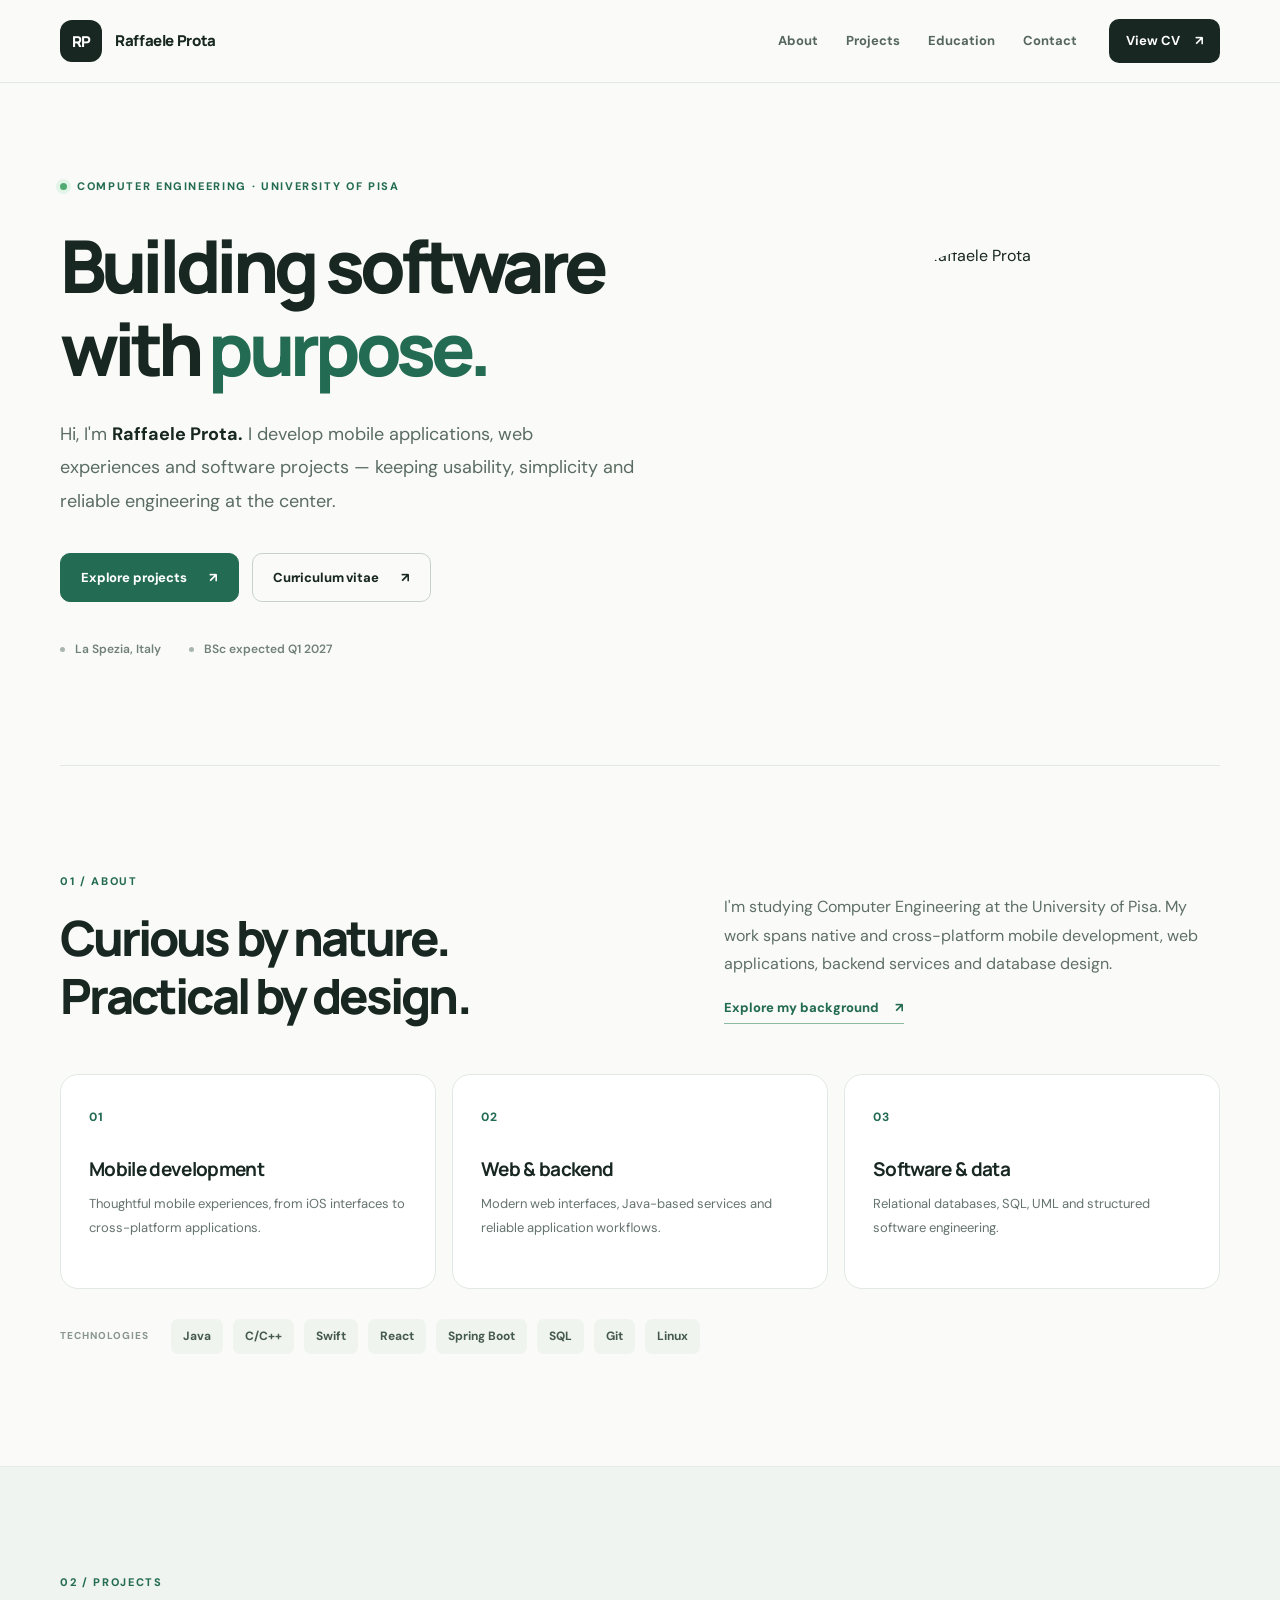
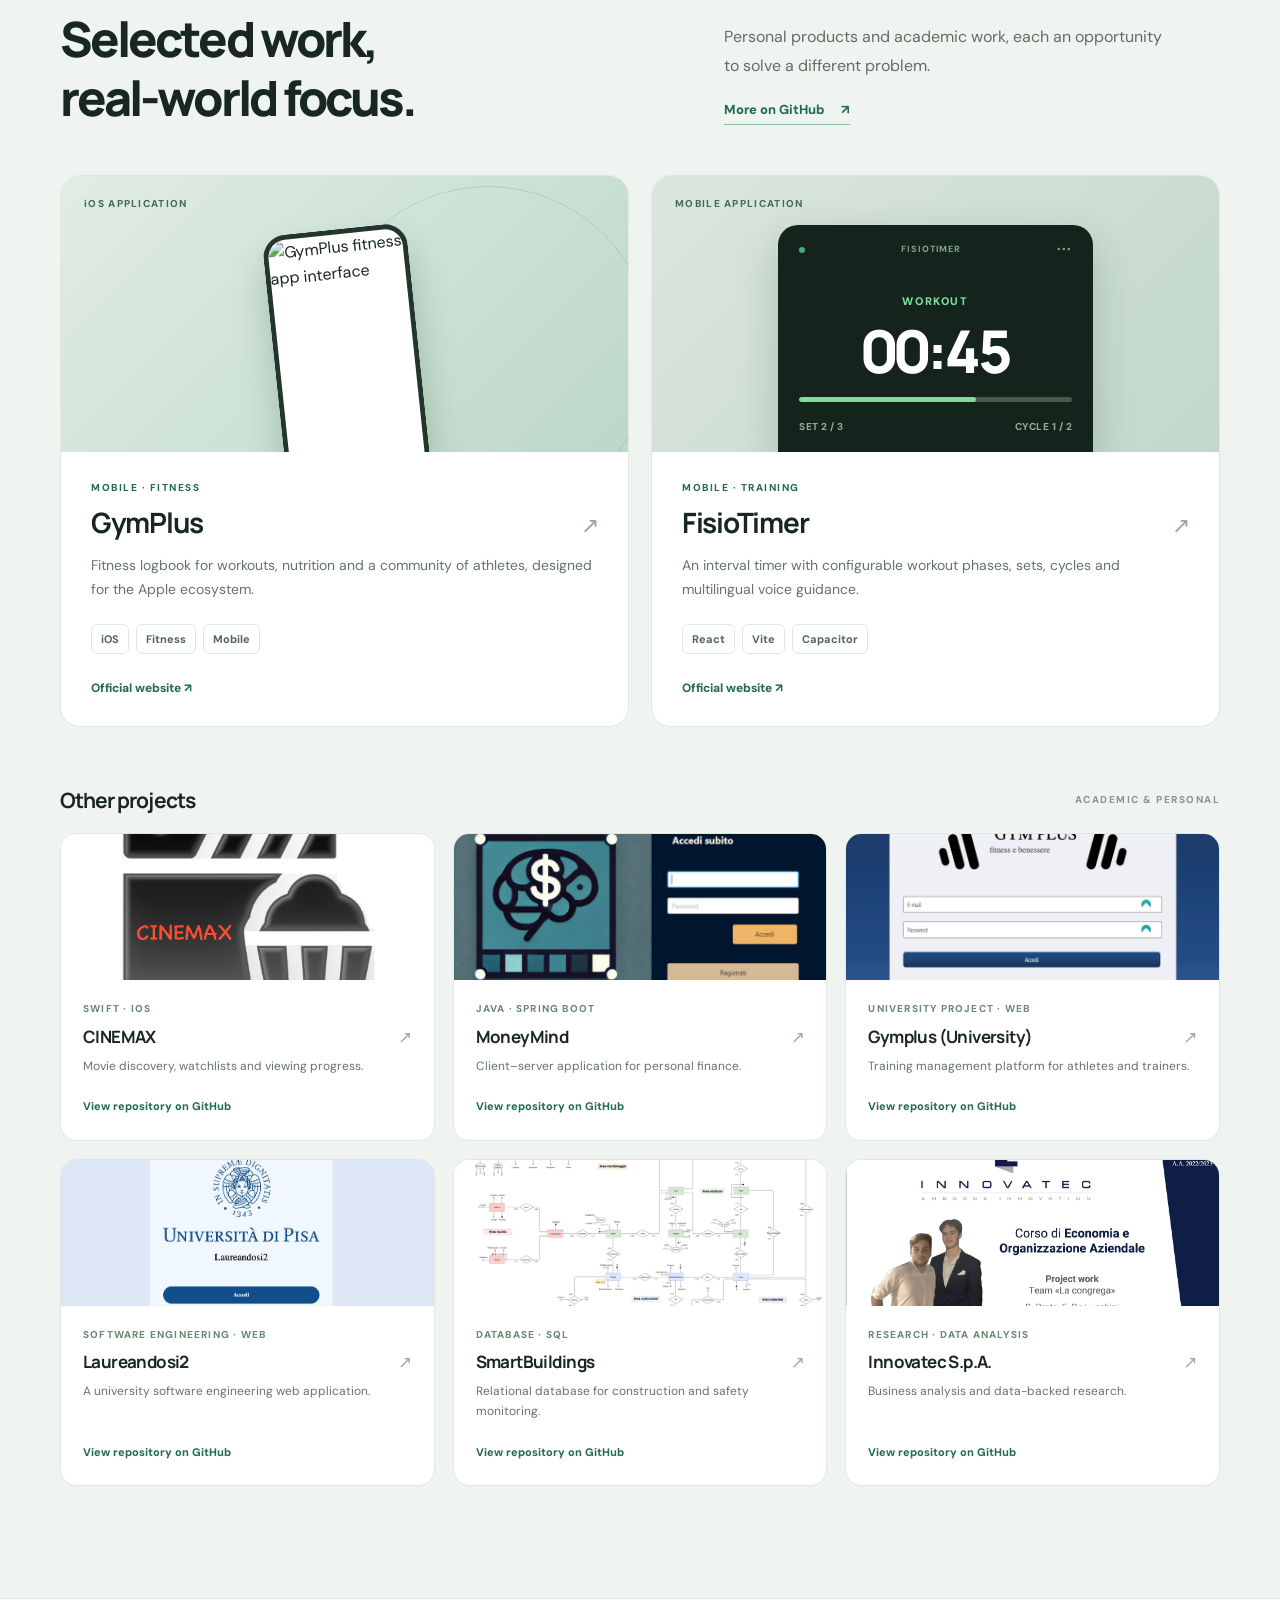
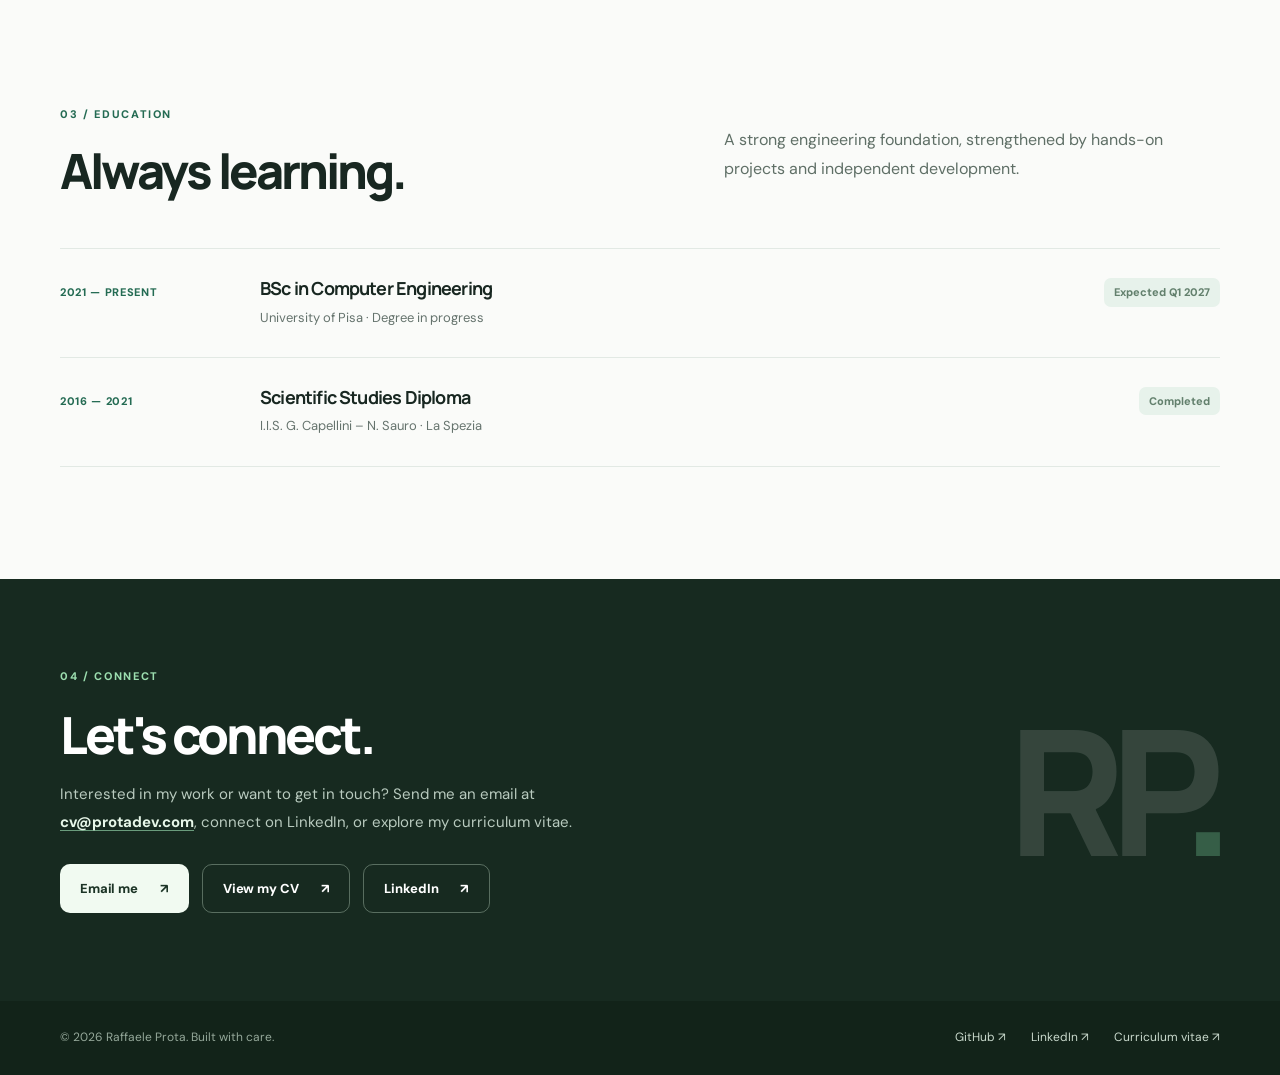
==== commit 417ed9e2: "Center RP monogram, display a clean circular portrait, and add email contact CTA" ====
--- a/index.html
+++ b/index.html
@@ -23,7 +23,7 @@
   <header class="site-header">
     <div class="shell header-inner">
       <a class="brand" href="#top" aria-label="Raffaele Prota — back to top">
-        <span class="brand-mark" aria-hidden="true">RP<span>.</span></span>
+        <span class="brand-mark" aria-hidden="true">RP</span>
         <span>Raffaele Prota</span>
       </a>
       <nav class="main-nav" aria-label="Main navigation">
@@ -54,10 +54,6 @@
       <div class="hero-visual">
         <div class="portrait-frame">
           <img src="./img/Untitled%20design.png" alt="Portrait of Raffaele Prota" width="420" height="420" fetchpriority="high">
-        </div>
-        <div class="portrait-caption">
-          <div><span>PROFILE</span><strong>Developer &amp; student</strong></div>
-          <span class="portrait-arrow" aria-hidden="true">↗</span>
         </div>
       </div>
     </section>
@@ -202,9 +198,10 @@
         <div>
           <p class="kicker">04 / CONNECT</p>
           <h2 id="contact-title">Let's connect.</h2>
-          <p>Interested in my work? Explore my repositories, connect on LinkedIn, or view the full curriculum vitae.</p>
+          <p>Interested in my work or want to get in touch? Send me an email at <a class="contact-email" href="mailto:cv@protadev.com">cv@protadev.com</a>, connect on LinkedIn, or explore my curriculum vitae.</p>
           <div class="contact-actions">
-            <a class="button button-light" href="./cv/">View my CV <span aria-hidden="true">↗</span></a>
+            <a class="button button-light" href="mailto:cv@protadev.com" aria-label="Email Raffaele Prota at cv@protadev.com">Email me <span aria-hidden="true">↗</span></a>
+            <a class="button button-ghost" href="./cv/">View my CV <span aria-hidden="true">↗</span></a>
             <a class="button button-ghost" href="https://www.linkedin.com/in/raffaele-prota" target="_blank" rel="noopener noreferrer">LinkedIn <span aria-hidden="true">↗</span></a>
           </div>
         </div>
--- a/css/style.css
+++ b/css/style.css
@@ -27,7 +27,7 @@
 .site-header { position: sticky; top: 0; z-index: 50; background: rgba(250,251,249,.94); border-bottom: 1px solid var(--line); backdrop-filter: blur(18px); -webkit-backdrop-filter: blur(18px); }
 .header-inner { display: flex; justify-content: space-between; align-items: center; gap: 32px; min-height: 82px; }
 .brand { display: inline-flex; align-items: center; gap: 13px; font-family: 'Manrope',sans-serif; font-size: 15px; font-weight: 800; letter-spacing: -.025em; white-space: nowrap; }
-.brand-mark { display: grid; place-items: center; background: var(--ink); color: white; width: 42px; height: 42px; border-radius: 12px; font-size: 15px; letter-spacing: -.04em; }
+.brand-mark { display: grid; place-items: center; flex: none; background: var(--ink); color: white; width: 42px; height: 42px; padding: 0; border-radius: 12px; font-family: 'Manrope', sans-serif; font-size: 15px; font-weight: 800; line-height: 1; letter-spacing: -.04em; text-align: center; }
 .brand-mark span, .contact-monogram span { color: #7dd0a0; }
 .main-nav { display: flex; align-items: center; gap: clamp(16px,2.2vw,35px); margin-left: auto; }
 .main-nav a { color: #56665d; font-size: 13px; font-weight: 700; transition: color .2s ease; }
@@ -53,16 +53,10 @@
 .hero-details { display: flex; gap: 28px; flex-wrap: wrap; margin-top: 38px; font-size: 12px; font-weight: 600; color: #718078; }
 .hero-details span { display: inline-flex; align-items: center; gap: 10px; }
 .mini-dot { background: #a8b6ad; box-shadow: none; width: 5px; height: 5px; }
-.hero-visual { position: relative; background: #eaf0e9; padding: 38px 38px 0; border-radius: 25px; overflow: hidden; min-height: 418px; display: flex; flex-direction: column; justify-content: flex-end; isolation: isolate; }
-.hero-visual::before { content: ''; position: absolute; inset: -50px -70px auto auto; border: 1px solid rgba(36,107,83,.15); border-radius: 100%; width: 390px; height: 390px; z-index: -1; }
-.hero-visual::after { content: ''; position: absolute; bottom: 20px; left: -35px; width: 190px; height: 190px; border: 1px solid rgba(36,107,83,.14); border-radius: 100%; z-index: -1; }
-.portrait-frame { border-radius: 200px 200px 0 0; overflow: hidden; width: min(100%,300px); height: 320px; margin: 0 auto; background: #dce7dd; }
-.portrait-frame img { width: 100%; height: 100%; object-fit: cover; object-position: center 30%; }
-.portrait-caption { position: relative; z-index: 2; margin-inline: -38px; background: var(--ink); color: white; padding: 19px 25px; display: flex; justify-content: space-between; align-items: center; }
-.portrait-caption div { display: grid; gap: 3px; }
-.portrait-caption div span { font-size: 10px; font-weight: 800; letter-spacing: .16em; color: #9dbaaa; }
-.portrait-caption strong { font-size: 14px; font-weight: 700; }
-.portrait-arrow { font-size: 25px; font-weight: 400; color: #bcd8c8; }
+/* Portrait: a single circular image, without decorative frames. */
+.hero-visual { display: flex; justify-content: center; align-items: center; width: 100%; min-height: 0; padding: 0; background: transparent; border: 0; border-radius: 0; overflow: visible; }
+.portrait-frame { width: min(100%, 350px); height: auto; aspect-ratio: 1 / 1; margin: 0 auto; overflow: hidden; border: 0; border-radius: 50%; background: transparent; box-shadow: none; }
+.portrait-frame img { width: 100%; height: 100%; display: block; object-fit: cover; object-position: center 30%; border: 0; border-radius: 50%; box-shadow: none; }
 .section { padding-top: 106px; padding-bottom: 112px; }
 #about { border-top: 1px solid var(--line); }
 .section-head { display: grid; grid-template-columns: minmax(0,1fr) minmax(280px,.85fr); gap: 80px; align-items: end; margin-bottom: 48px; }
@@ -135,6 +129,8 @@
 .contact-section .kicker { color: #9cdeaf; }
 .contact-section h2 { font-size: clamp(40px,4vw,62px); margin: 0 0 16px; }
 .contact-section p:not(.kicker) { max-width: 560px; font-size: 15px; line-height: 1.85; color: #b9cbbf; margin-bottom: 27px; }
+.contact-email { color: #e7f7e9; text-decoration: underline; text-decoration-color: #6a9c7c; text-underline-offset: 3px; font-weight: 700; }
+.contact-email:hover { color: #ffffff; }
 .button-light { color: #1c3426; background: #f1faf1; }
 .button-light:hover { background: #d6f1dc; }
 .button-ghost { color: white; border: 1px solid rgba(228,252,229,.32); }
@@ -166,7 +162,7 @@
   .hero { grid-template-columns: 1fr; gap: 43px; padding-top: 62px; padding-bottom: 75px; }
   .hero h1 { font-size: clamp(44px,9vw,68px); }
   .hero-description { max-width: 620px; }
-  .hero-visual { max-width: 490px; width: 100%; margin-inline: auto; min-height: 385px; }
+  .hero-visual { max-width: 490px; width: 100%; margin-inline: auto; min-height: 0; }
   .section { padding-top: 76px; padding-bottom: 80px; }
   .section-head { grid-template-columns: 1fr; gap: 22px; margin-bottom: 33px; }
   .section h2 { font-size: clamp(35px,7vw,49px); }
@@ -190,9 +186,8 @@
   .hero h1 { font-size: clamp(40px,11.3vw,50px); }
   .hero-description { font-size: 15px; }
   .hero-details { gap: 14px; }
-  .hero-visual { padding-inline: 28px; min-height: 347px; }
-  .portrait-frame { height: 270px; width: 250px; }
-  .portrait-caption { margin-inline: -28px; }
+  .hero-visual { padding: 0; min-height: 0; }
+  .portrait-frame { width: min(100%, 270px); height: auto; }
   .project-grid { grid-template-columns: 1fr; }
   .project-thumb { height: 170px; }
   .more-work-head { margin-top: 45px; }
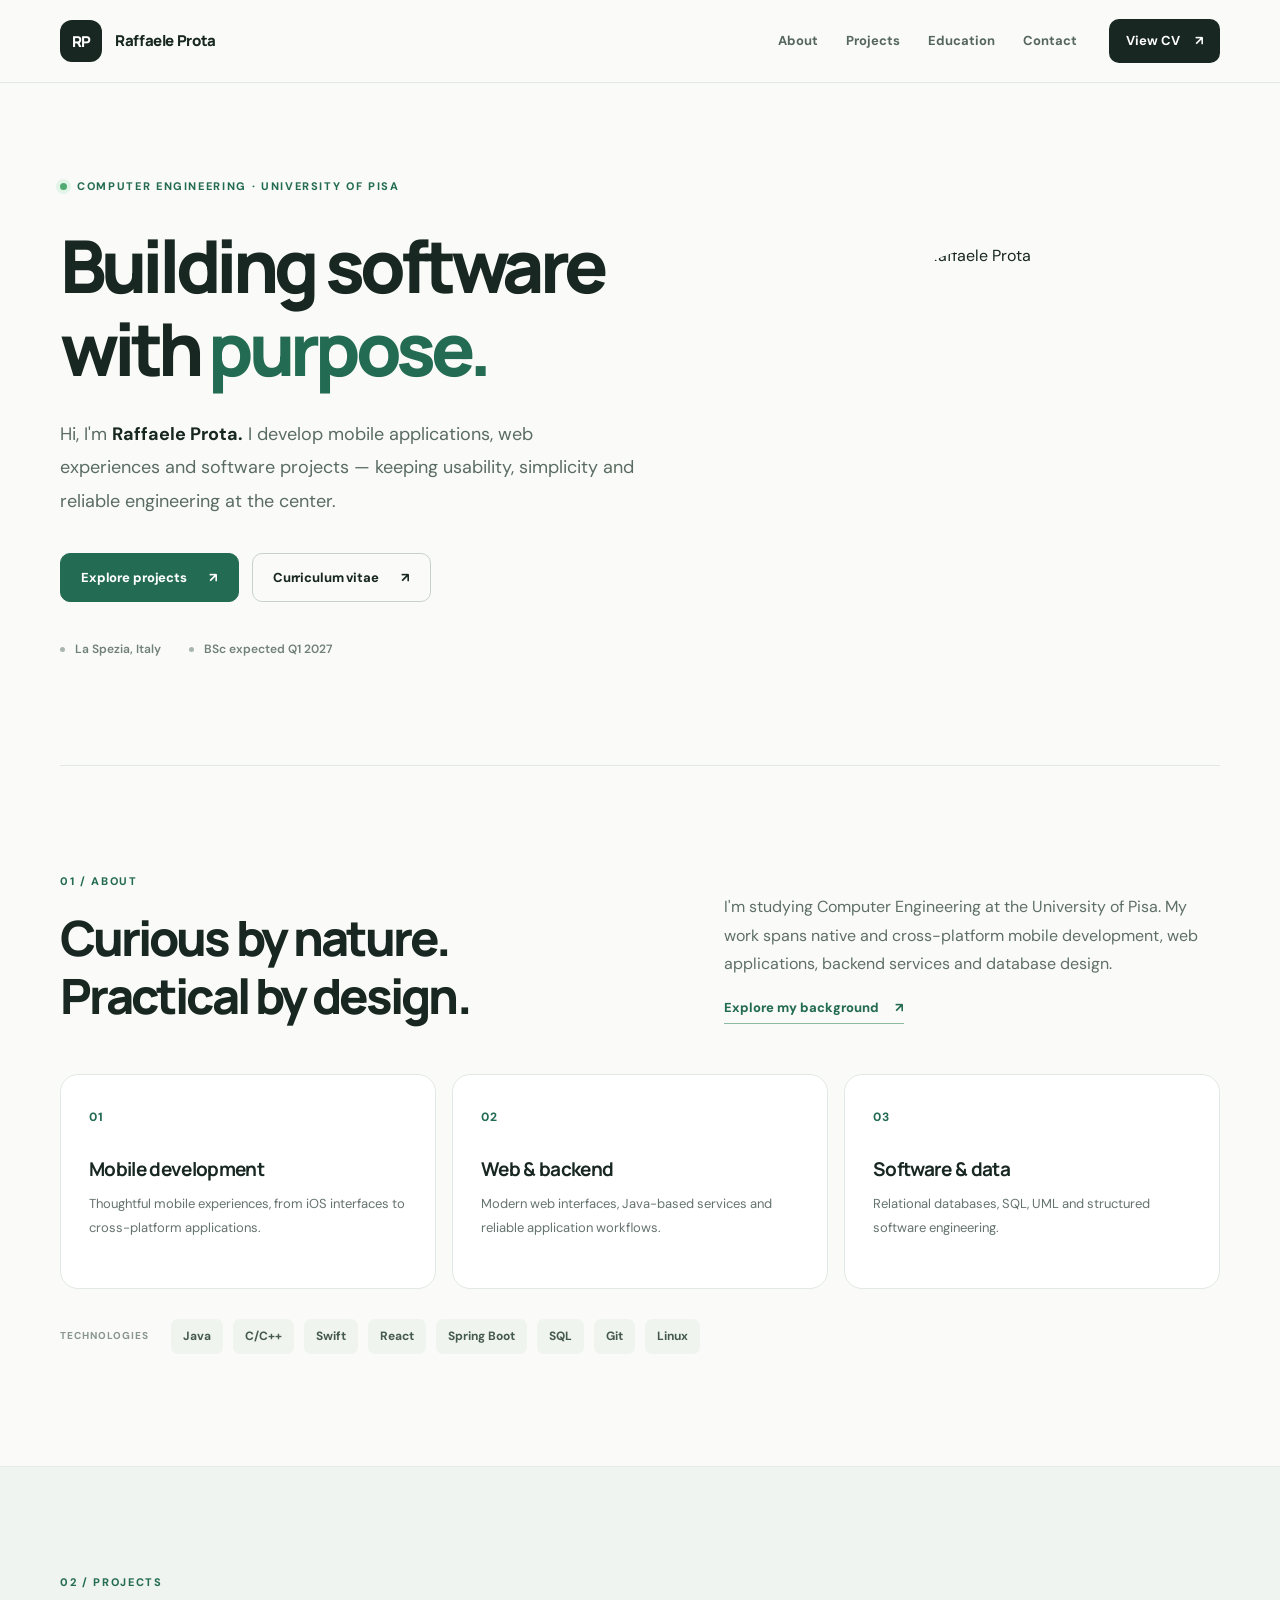
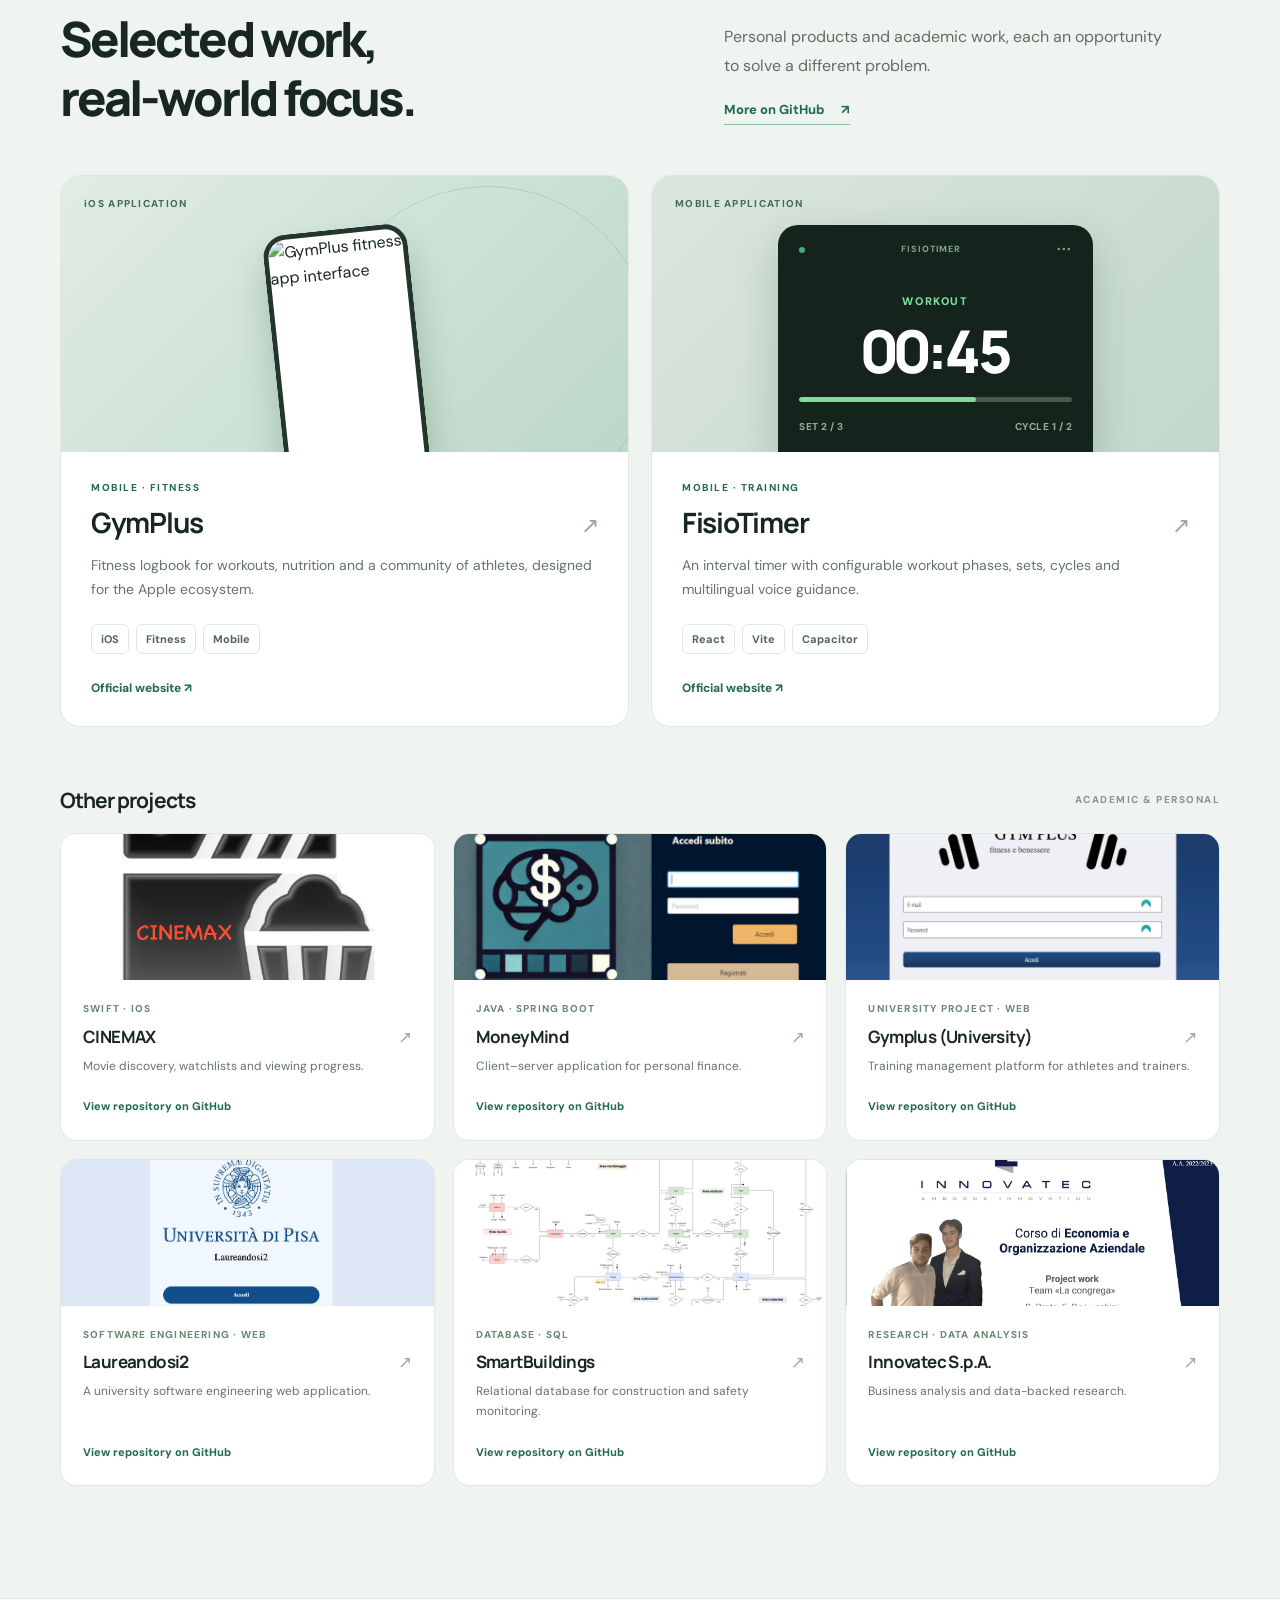
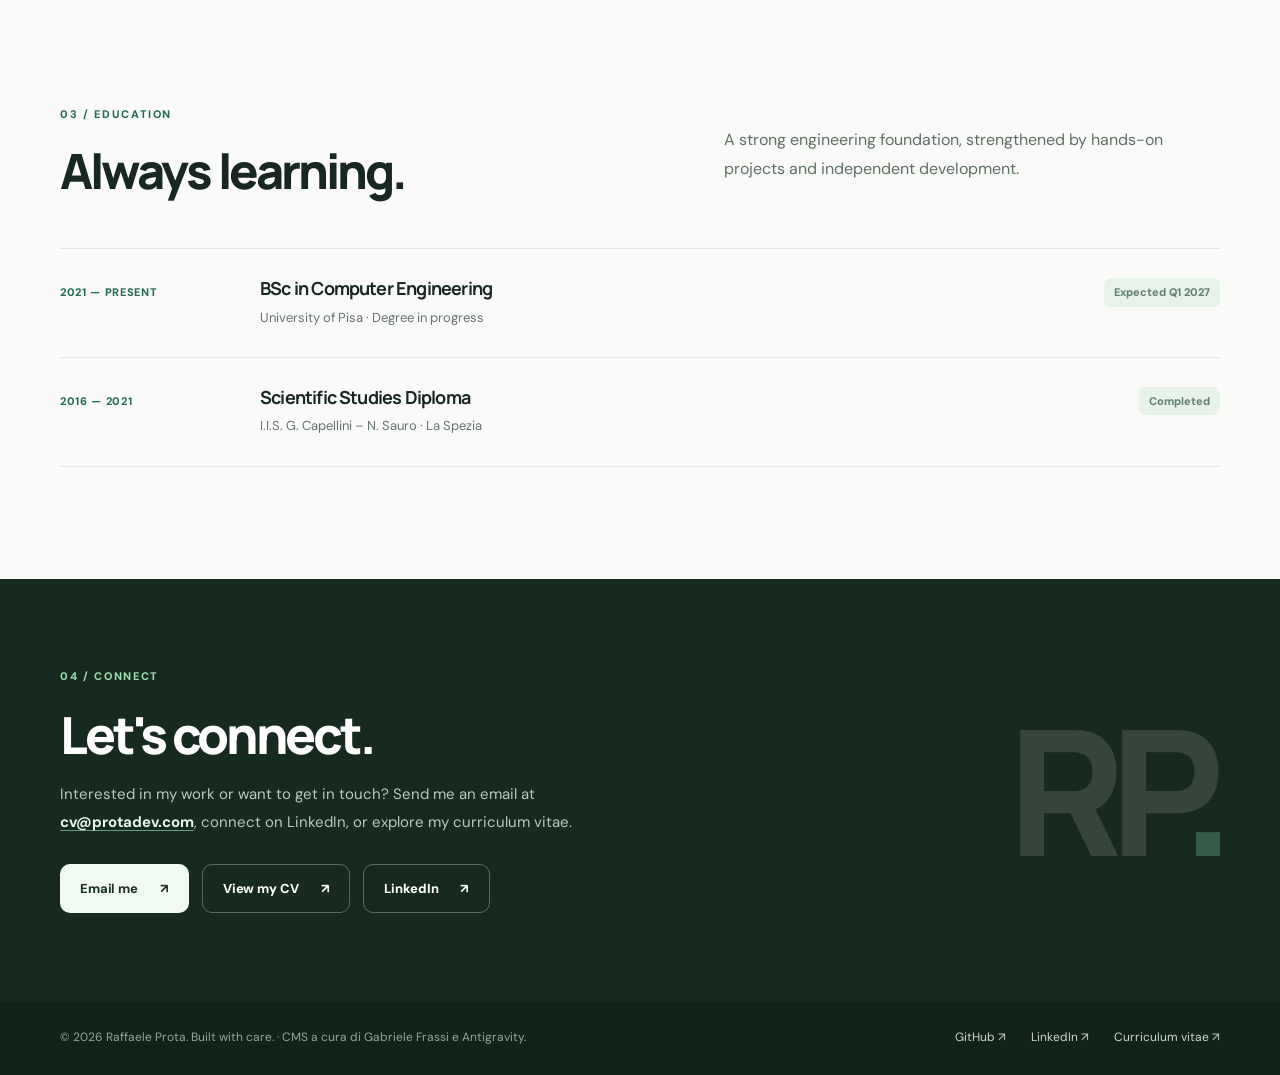
==== commit c64d8f25: "Credit Gabriele Frassi and Antigravity in portfolio footer" ====
--- a/index.html
+++ b/index.html
@@ -212,7 +212,7 @@
 
   <footer class="site-footer">
     <div class="shell footer-inner">
-      <span>© 2026 Raffaele Prota. Built with care.</span>
+      <span>© 2026 Raffaele Prota. Built with care. · CMS a cura di Gabriele Frassi e Antigravity.</span>
       <div><a href="https://github.com/raffa-p" target="_blank" rel="noopener noreferrer">GitHub ↗</a><a href="https://www.linkedin.com/in/raffaele-prota" target="_blank" rel="noopener noreferrer">LinkedIn ↗</a><a href="./cv/">Curriculum vitae ↗</a></div>
     </div>
   </footer>
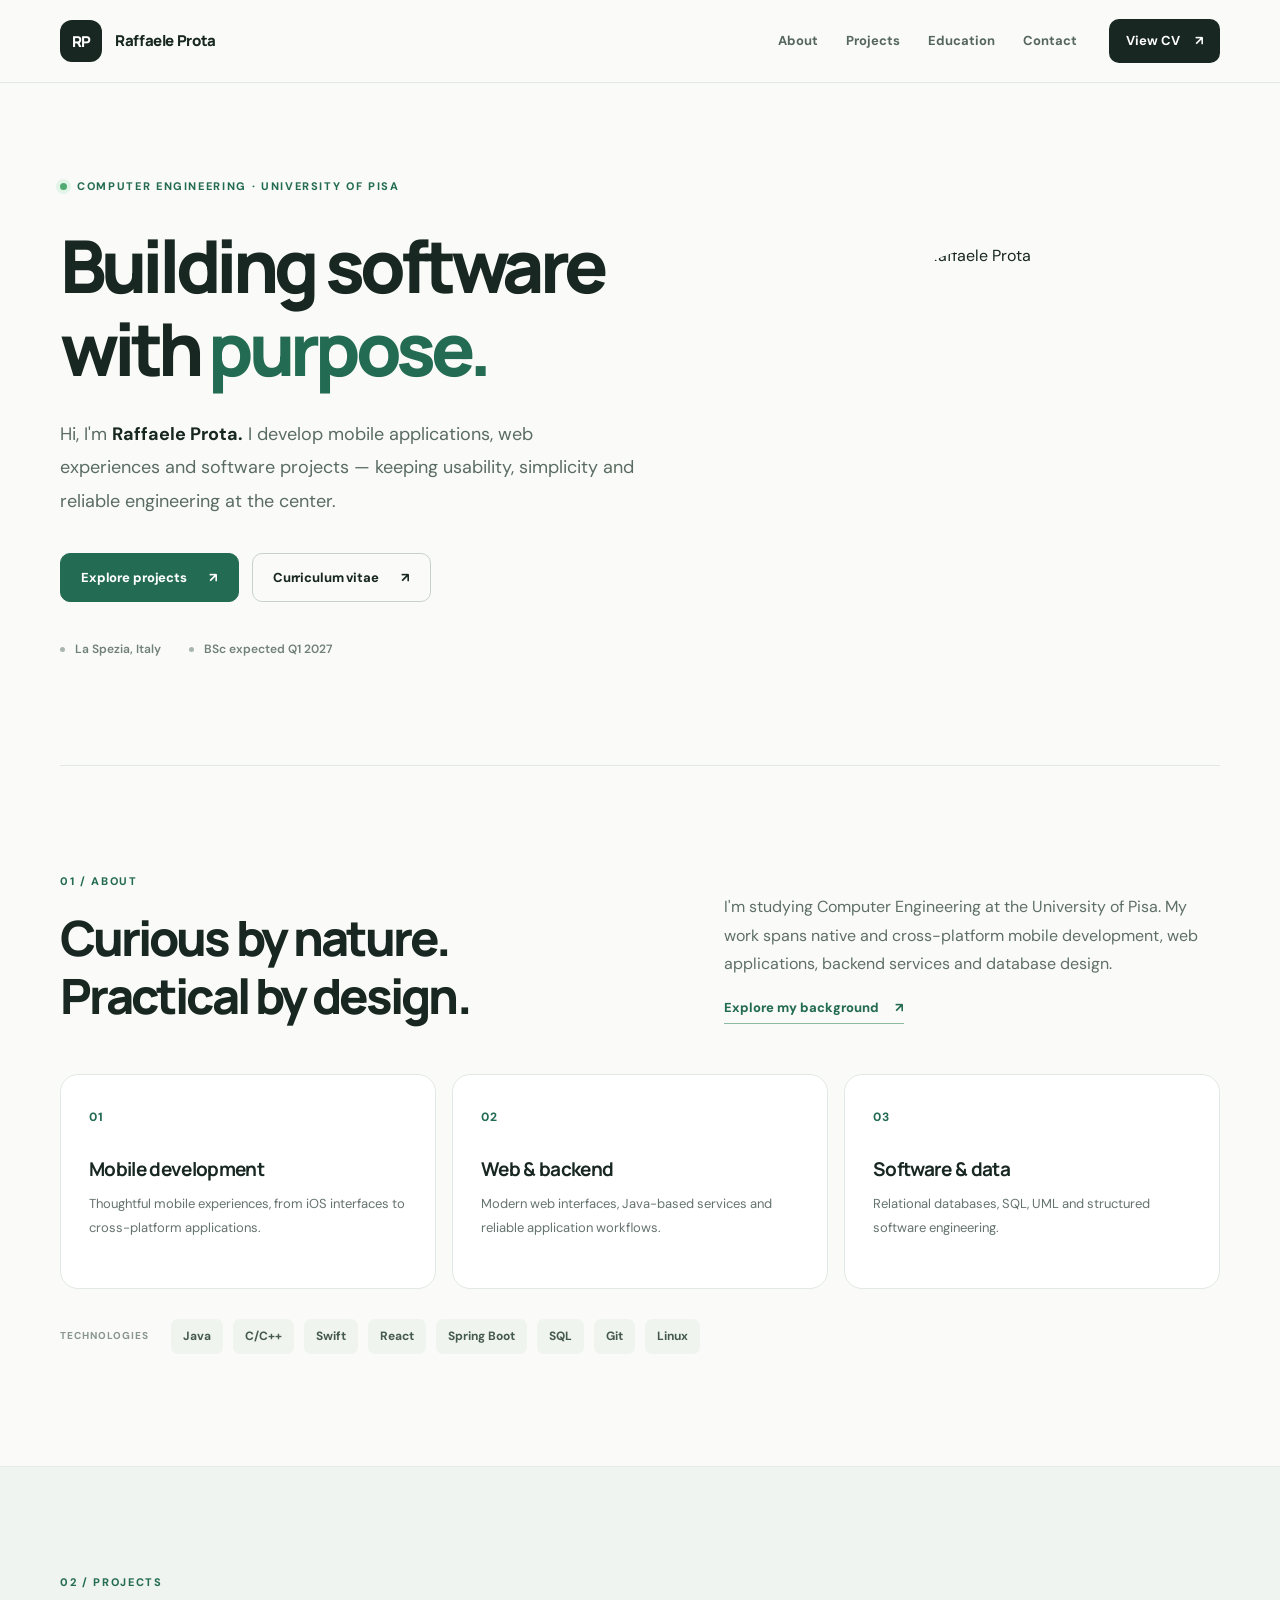
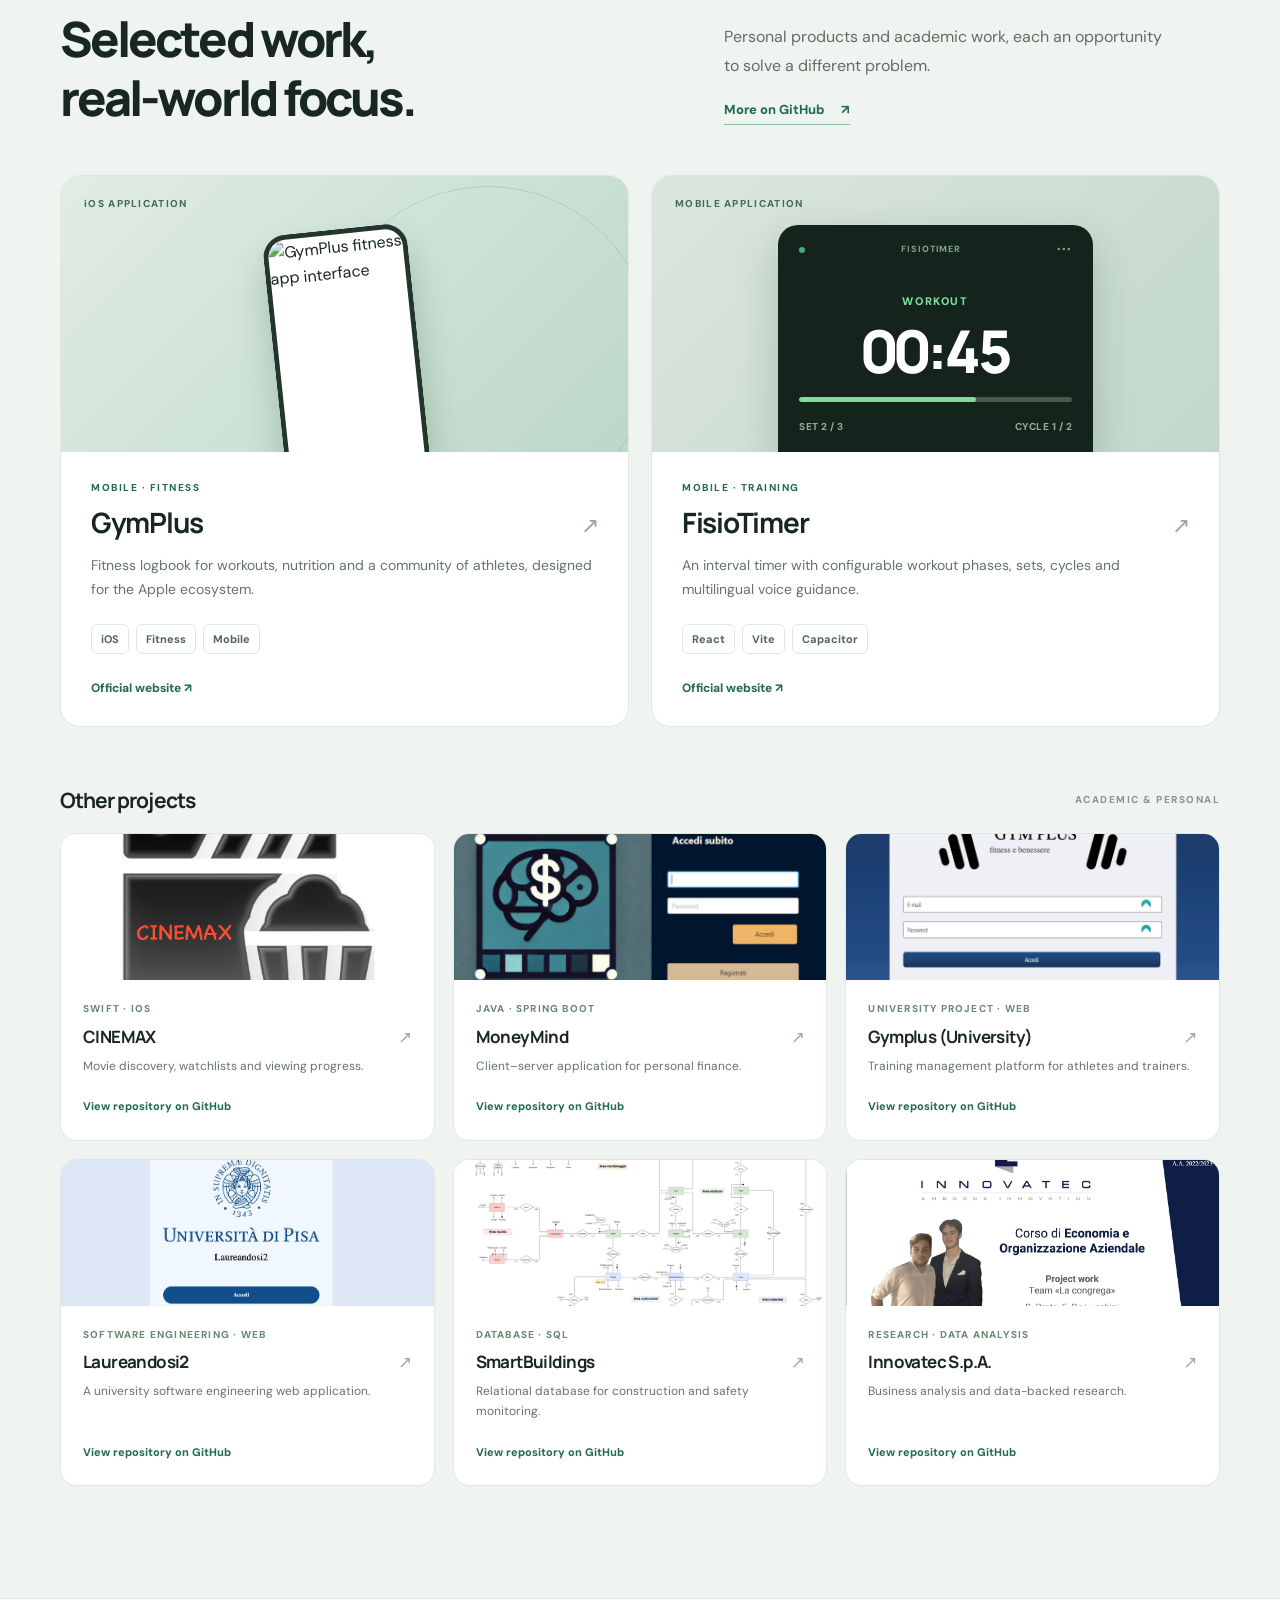
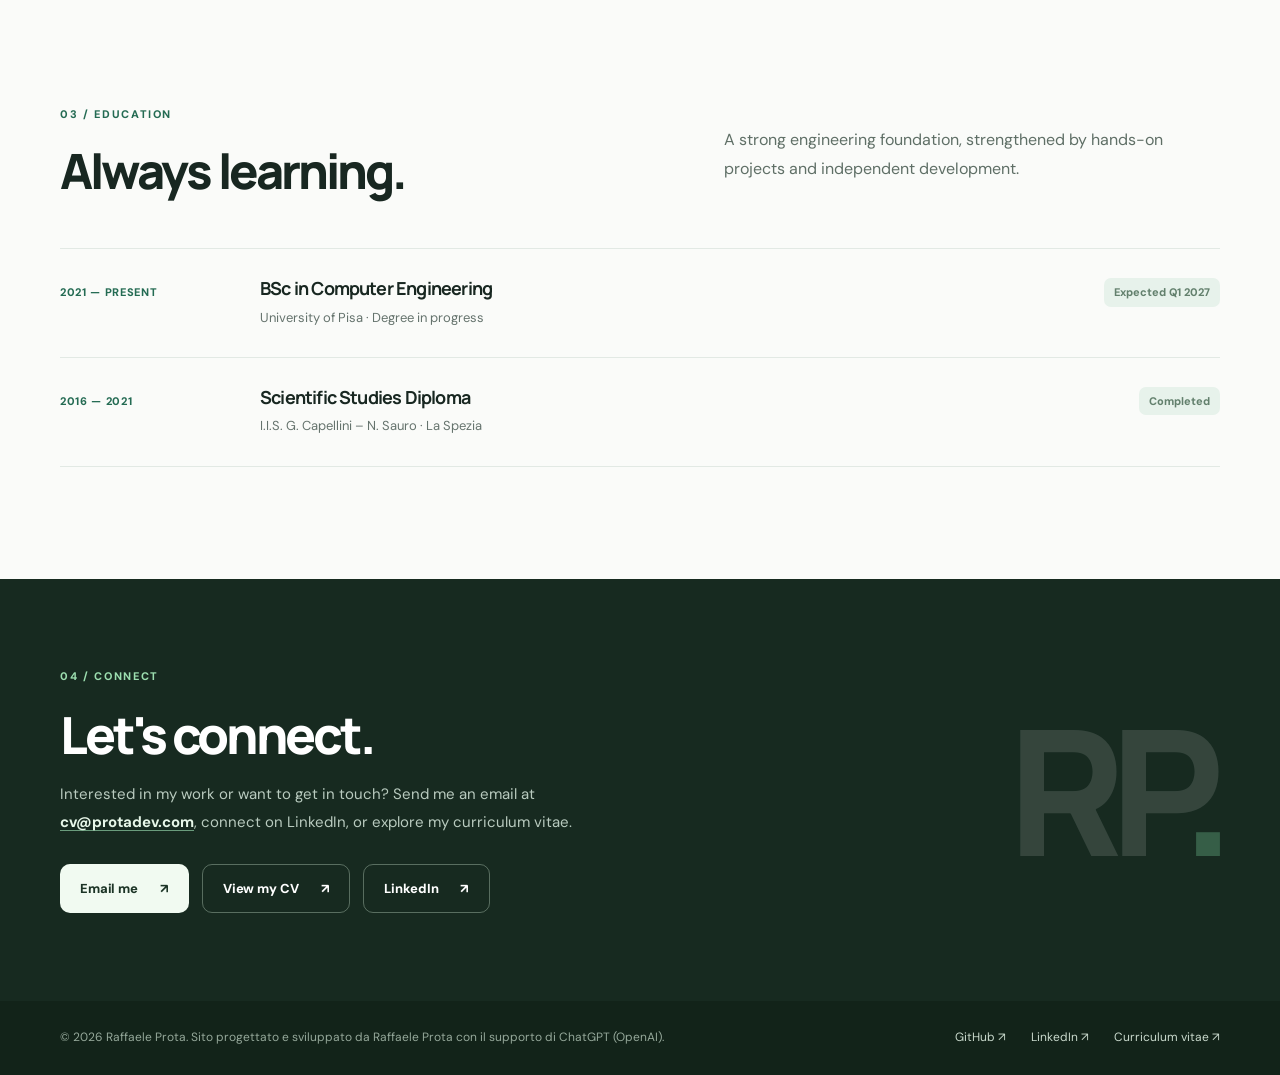
==== commit 02d9cd4e: "Correct portfolio footer credit to Raffaele Prota with ChatGPT assistance" ====
--- a/index.html
+++ b/index.html
@@ -212,7 +212,7 @@
 
   <footer class="site-footer">
     <div class="shell footer-inner">
-      <span>© 2026 Raffaele Prota. Built with care. · CMS a cura di Gabriele Frassi e Antigravity.</span>
+      <span>© 2026 Raffaele Prota. Sito progettato e sviluppato da Raffaele Prota con il supporto di ChatGPT (OpenAI).</span>
       <div><a href="https://github.com/raffa-p" target="_blank" rel="noopener noreferrer">GitHub ↗</a><a href="https://www.linkedin.com/in/raffaele-prota" target="_blank" rel="noopener noreferrer">LinkedIn ↗</a><a href="./cv/">Curriculum vitae ↗</a></div>
     </div>
   </footer>
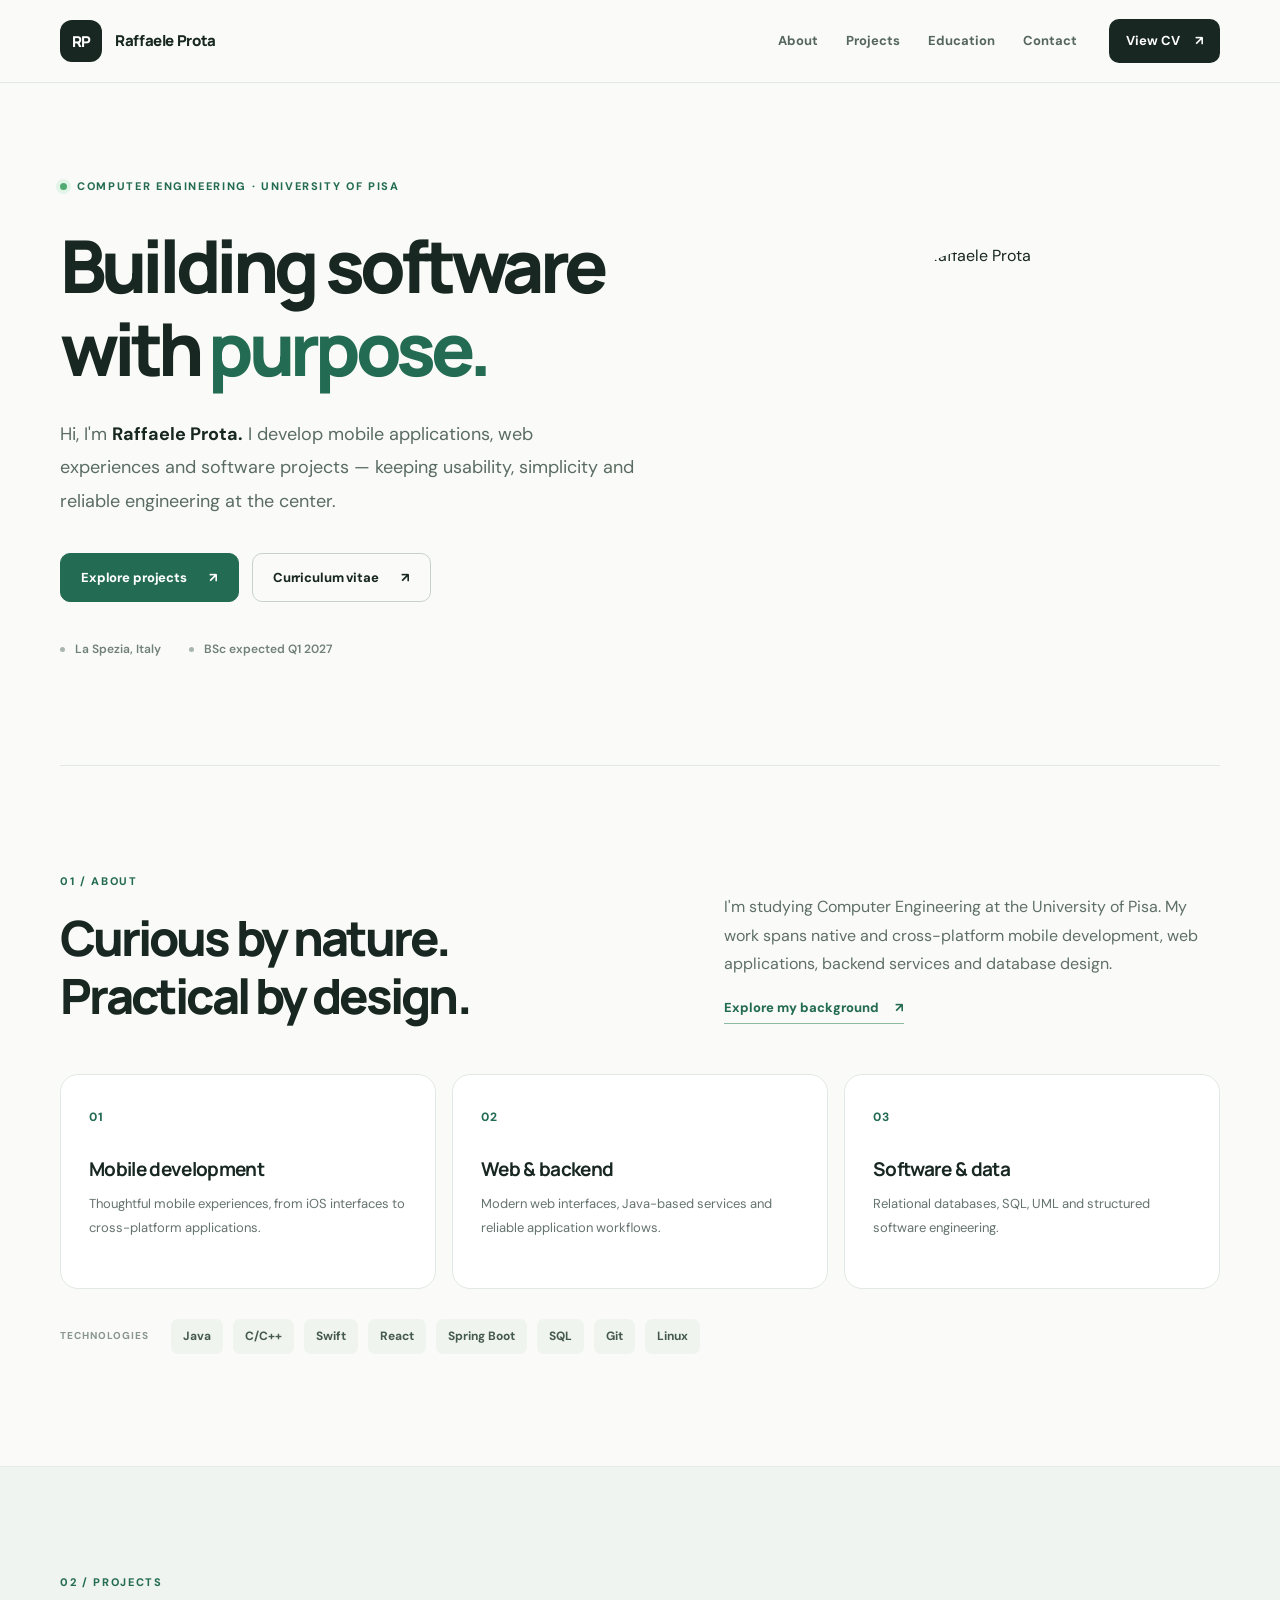
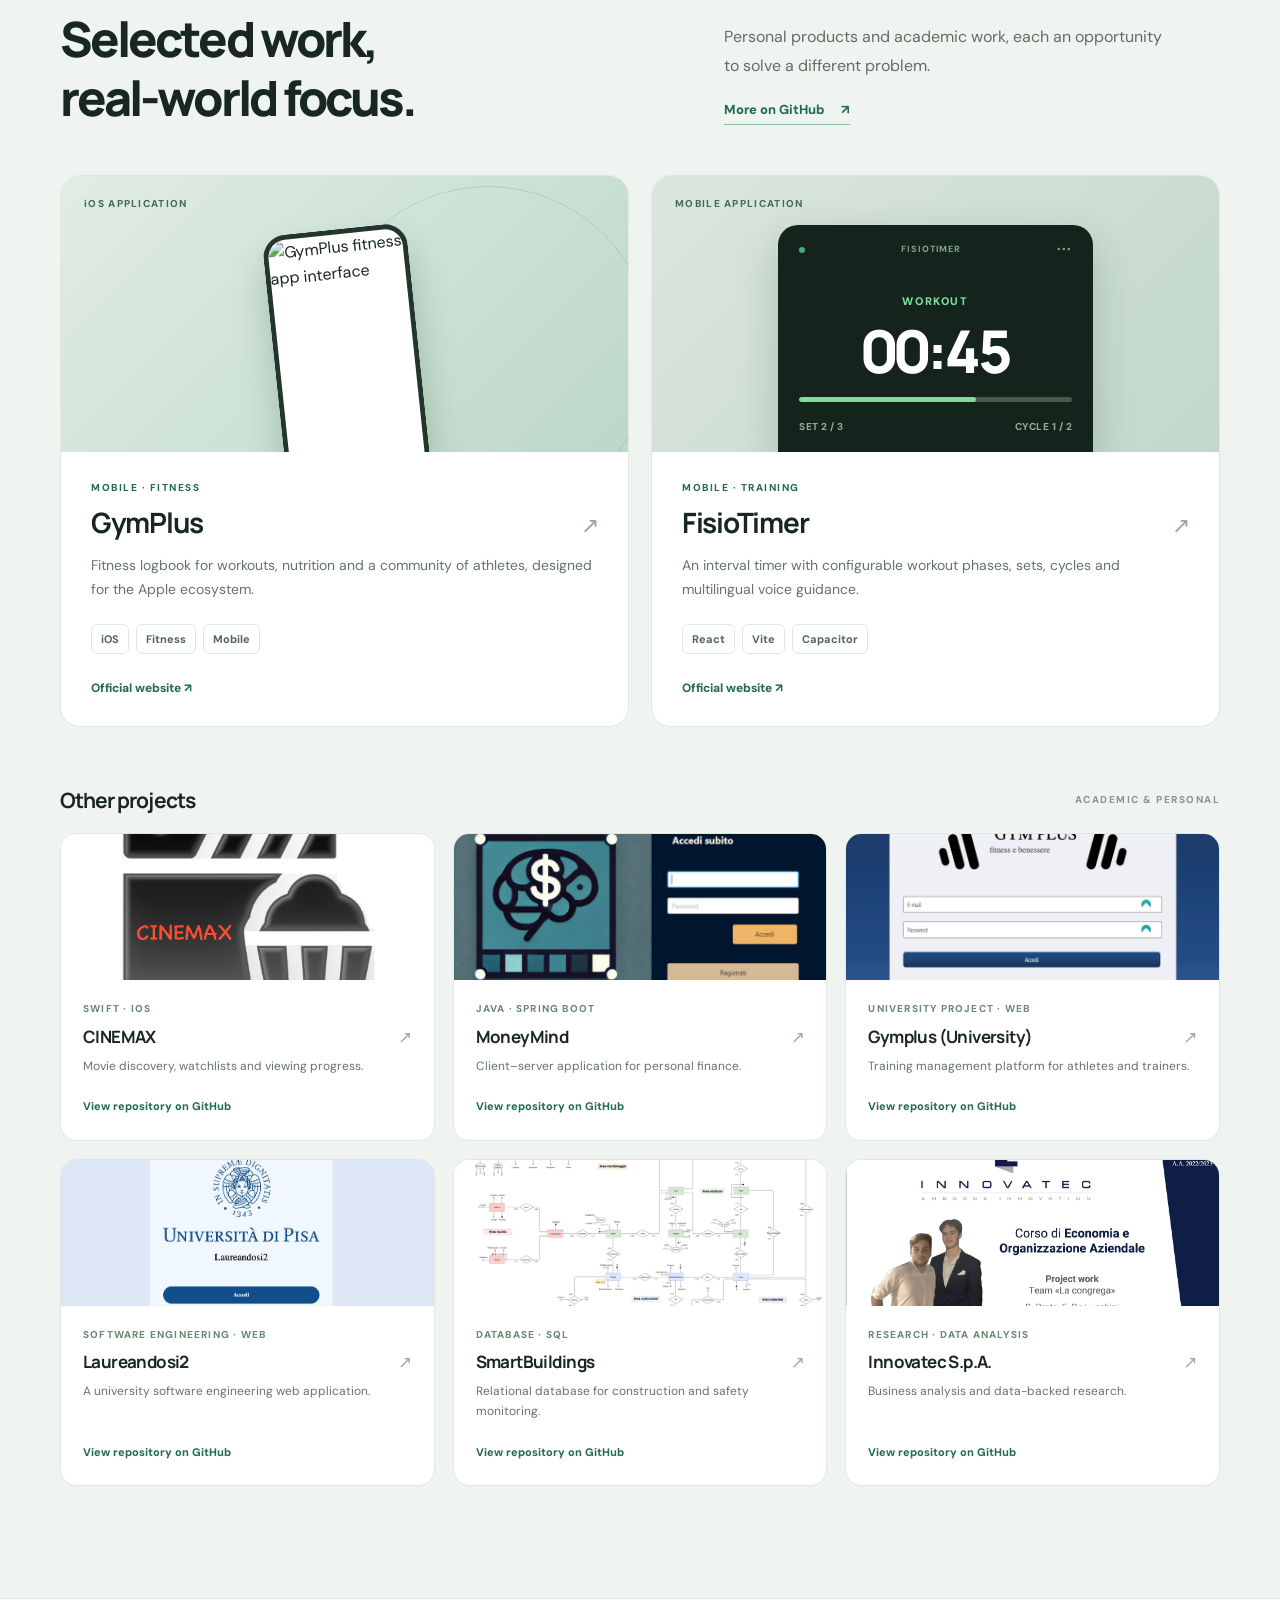
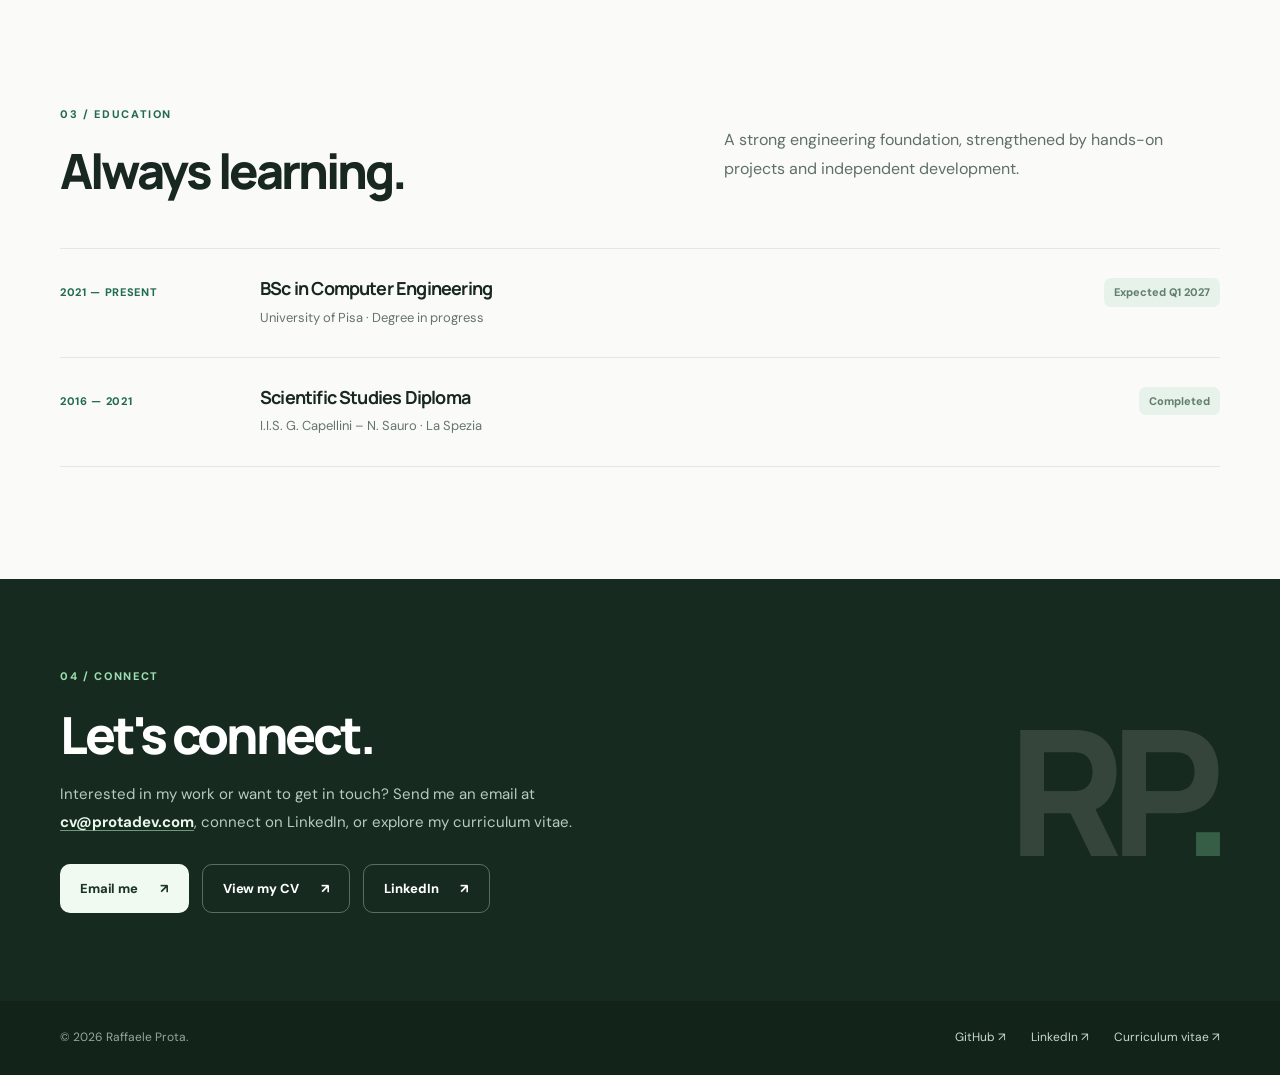
==== commit 8ce6cccc: "Edited footer" ====
--- a/index.html
+++ b/index.html
@@ -212,7 +212,7 @@
 
   <footer class="site-footer">
     <div class="shell footer-inner">
-      <span>© 2026 Raffaele Prota. Sito progettato e sviluppato da Raffaele Prota con il supporto di ChatGPT (OpenAI).</span>
+      <span>© 2026 Raffaele Prota.</span>
       <div><a href="https://github.com/raffa-p" target="_blank" rel="noopener noreferrer">GitHub ↗</a><a href="https://www.linkedin.com/in/raffaele-prota" target="_blank" rel="noopener noreferrer">LinkedIn ↗</a><a href="./cv/">Curriculum vitae ↗</a></div>
     </div>
   </footer>
